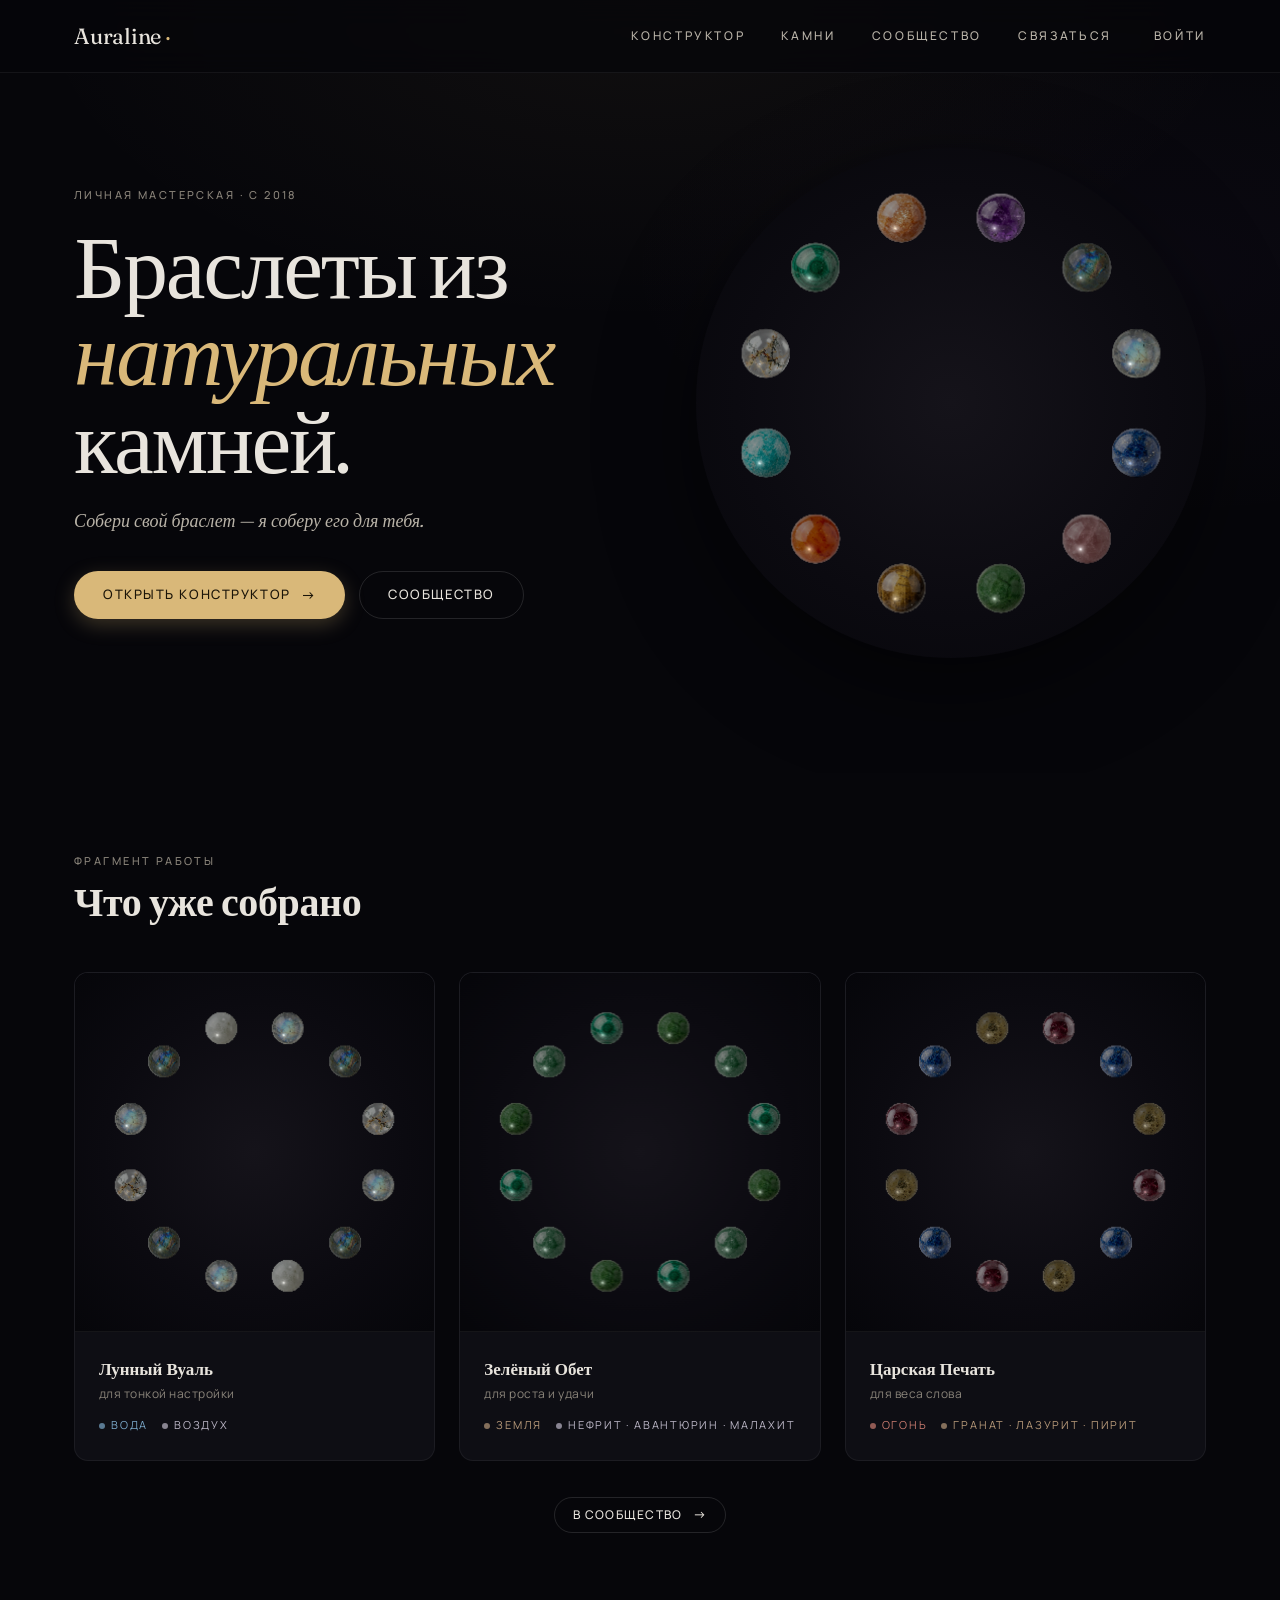
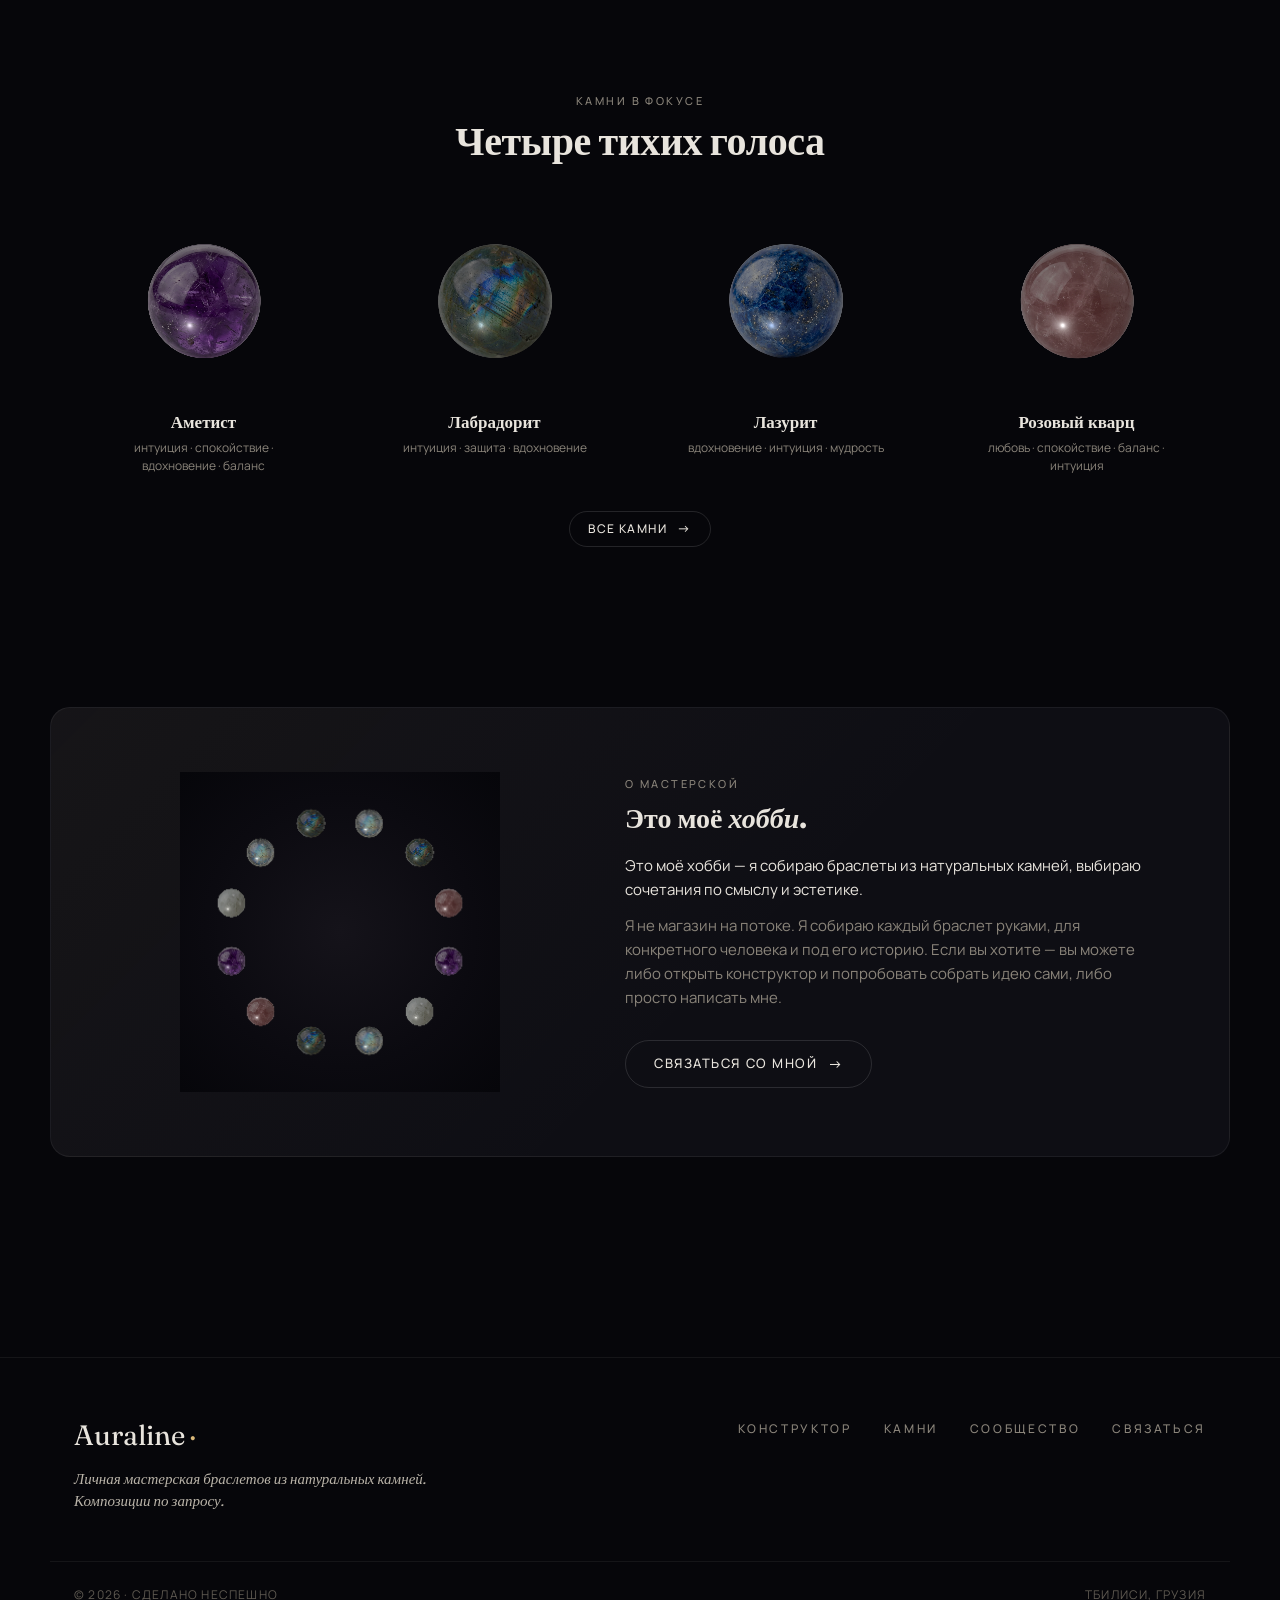
==== index.html @ 56610c42 "auraline: initial release - 10 страниц (index, constructor, stones, inspiration,   idea, profile, lo" ====
<!DOCTYPE html>
<html lang="ru">
<head>
    <meta charset="UTF-8">
    <meta name="viewport" content="width=device-width, initial-scale=1">
    <meta name="description" content="Auraline — личная мастерская браслетов из натуральных полудрагоценных камней. Композиции по запросу, ручная сборка.">
    <title>Auraline · Браслеты из натуральных камней</title>

    <link rel="preconnect" href="https://fonts.googleapis.com">
    <link rel="preconnect" href="https://fonts.gstatic.com" crossorigin>
    <link href="https://fonts.googleapis.com/css2?family=Fraunces:ital,opsz,wght@0,9..144,400;0,9..144,500;0,9..144,600;1,9..144,400&family=Manrope:wght@400;500;600;700&display=swap" rel="stylesheet">

    <link rel="stylesheet" href="styles/tokens.css">
    <link rel="stylesheet" href="styles/base.css">
    <link rel="stylesheet" href="styles/layout.css">
    <link rel="stylesheet" href="styles/components.css">
    <link rel="stylesheet" href="styles/pages/home.css">
</head>
<body data-page="home">

    <header id="siteHeader"></header>

    <main>

        <!-- ========== HERO ========== -->
        <section class="hero">
            <div class="container hero__inner">
                <div class="hero__copy">
                    <p class="eyebrow">личная мастерская · с 2018</p>
                    <h1 class="font-display hero__title">
                        Браслеты из<br>
                        <em>натуральных</em><br>
                        камней.
                    </h1>
                    <p class="lead hero__lead">
                        Собери свой браслет — я соберу его для тебя.
                    </p>
                    <div class="hero__cta">
                        <a href="constructor.html" class="btn btn--primary">
                            <span>Открыть конструктор</span>
                            <span class="btn__arrow">→</span>
                        </a>
                        <a href="inspiration.html" class="btn btn--ghost">Сообщество</a>
                    </div>
                </div>
                <div class="hero__visual" aria-hidden="true">
                    <canvas
                        id="heroCanvas"
                        data-mini-bracelet
                        data-stones="amethyst,labradorite,moonstone,lapis,rose-quartz,green-jade,tiger-eye,carnelian,amazonite,rock-crystal,malachite,sunstone"
                        data-size="9"
                        data-length="200"
                        width="540" height="540"></canvas>
                </div>
            </div>
        </section>

        <!-- ========== ЧТО УЖЕ СОБРАНО ========== -->
        <section class="section section--portfolio">
            <div class="container">
                <header class="section__head">
                    <p class="eyebrow">фрагмент работы</p>
                    <h2 class="h-2">Что уже собрано</h2>
                </header>
                <div class="featured-grid" id="featuredGrid"></div>
                <div class="section__foot">
                    <a href="inspiration.html" class="btn btn--ghost btn--sm">
                        <span>В сообщество</span>
                        <span class="btn__arrow">→</span>
                    </a>
                </div>
            </div>
        </section>

        <!-- ========== ЧЕТЫРЕ ТИХИХ ГОЛОСА ========== -->
        <section class="section section--stones">
            <div class="container">
                <header class="section__head section__head--center">
                    <p class="eyebrow">камни в фокусе</p>
                    <h2 class="h-2">Четыре тихих голоса</h2>
                </header>
                <div class="stone-quartet" id="stoneQuartet"></div>
                <div class="section__foot">
                    <a href="stones.html" class="btn btn--ghost btn--sm">
                        <span>Все камни</span>
                        <span class="btn__arrow">→</span>
                    </a>
                </div>
            </div>
        </section>

        <!-- ========== ПРО ХОББИ ========== -->
        <section class="section section--about">
            <div class="container about">
                <div class="about__visual" aria-hidden="true">
                    <canvas
                        id="aboutCanvas"
                        data-mini-bracelet
                        data-stones="moonstone,labradorite,rose-quartz,amethyst,white-jade,moonstone,labradorite,rose-quartz,amethyst,white-jade,moonstone,labradorite"
                        data-size="8"
                        data-length="180"
                        width="360" height="360"></canvas>
                </div>
                <div class="about__copy">
                    <p class="eyebrow">о мастерской</p>
                    <h2 class="h-3">Это моё <em>хобби</em>.</h2>
                    <p class="about__text">
                        Это моё хобби — я собираю браслеты из натуральных камней,
                        выбираю сочетания по смыслу и эстетике.
                    </p>
                    <p class="about__text muted">
                        Я не магазин на потоке. Я собираю каждый браслет руками,
                        для конкретного человека и под его историю. Если вы хотите —
                        вы можете либо открыть конструктор и попробовать собрать
                        идею сами, либо просто написать мне.
                    </p>
                    <a href="contact.html" class="btn btn--ghost">
                        <span>Связаться со мной</span>
                        <span class="btn__arrow">→</span>
                    </a>
                </div>
            </div>
        </section>

    </main>

    <footer id="siteFooter"></footer>

    <script type="module" src="js/ui/layout.js"></script>
    <script type="module" src="js/pages/home.js"></script>
</body>
</html>
---- styles/tokens.css ----
/* =================================================================
 * tokens.css — дизайн-токены проекта Auraline
 * Все значения цветов, типографики и отступов вынесены сюда,
 * чтобы менять оформление точечно.
 * ================================================================= */

:root {
    /* --- Палитра -------------------------------------------------- */
    --bg:           #06060A;          /* основной фон страниц */
    --bg-elev-1:    #0E0E14;          /* карточки, панели */
    --bg-elev-2:    #14141C;          /* поля ввода, чипы */
    --bg-elev-3:    #1B1B26;          /* hover, активные элементы */

    --border:       rgba(255, 255, 255, 0.06);
    --border-strong:rgba(255, 255, 255, 0.12);

    --text:         #E8E4DD;          /* основной текст */
    --text-soft:    #B9B3A8;          /* подзаголовки */
    --text-muted:   #8A847A;          /* служебный текст */
    --text-faint:   #5F5A52;          /* кепсы, метки */

    --accent:       #D9B879;          /* золотисто-бежевый акцент */
    --accent-hover: #E6C58A;
    --accent-soft:  rgba(217, 184, 121, 0.16);
    --accent-fg:    #1A1408;          /* текст на акценте */

    /* стихии (в макетах разные оттенки на чипах) */
    --el-earth: #B79979;
    --el-air:   #BCB7C7;
    --el-water: #7BA8C9;
    --el-fire:  #C97B6F;
    --el-ether: #C9B6E0;

    /* --- Типографика -------------------------------------------- */
    --font-display: 'Fraunces', 'Times New Roman', serif;
    --font-ui:      'Manrope', -apple-system, 'Segoe UI', sans-serif;

    --text-xxs:  11px;
    --text-xs:   12px;
    --text-sm:   13px;
    --text-base: 15px;
    --text-md:   17px;
    --text-lg:   20px;
    --text-xl:   28px;
    --text-2xl:  40px;
    --text-3xl:  56px;
    --text-4xl:  72px;

    /* --- Сетка ---------------------------------------------------- */
    --container: 1180px;
    --gutter:    24px;

    --radius-sm:  6px;
    --radius-md:  10px;
    --radius-lg:  14px;
    --radius-xl:  20px;

    --shadow-soft:  0 8px 32px rgba(0, 0, 0, 0.45);
    --shadow-card:  0 4px 18px rgba(0, 0, 0, 0.35);

    /* --- Анимация ------------------------------------------------- */
    --ease:     cubic-bezier(0.4, 0, 0.2, 1);
    --dur-fast: 120ms;
    --dur-mid:  220ms;
    --dur-slow: 420ms;
}
---- styles/base.css ----
/* =================================================================
 * base.css — reset + типографика + базовые элементы
 * ================================================================= */

*, *::before, *::after { box-sizing: border-box; }
* { margin: 0; padding: 0; }

html { scroll-behavior: smooth; }

body {
    font-family: var(--font-ui);
    font-size: var(--text-base);
    line-height: 1.5;
    color: var(--text);
    background-color: var(--bg);
    background-image:
        radial-gradient(ellipse 80% 60% at 50% 0%, rgba(217, 184, 121, 0.05) 0%, transparent 60%),
        radial-gradient(ellipse 60% 40% at 90% 30%, rgba(124, 79, 191, 0.04) 0%, transparent 70%);
    background-attachment: fixed;
    min-height: 100vh;
    -webkit-font-smoothing: antialiased;
    text-rendering: optimizeLegibility;
}

img, svg, canvas, video { display: block; max-width: 100%; }

button, input, select, textarea {
    font: inherit;
    color: inherit;
    background: none;
    border: none;
}

button { cursor: pointer; }

a {
    color: inherit;
    text-decoration: none;
    transition: color var(--dur-mid) var(--ease);
}

a:hover { color: var(--accent); }

::selection { background: var(--accent-soft); color: var(--accent); }

/* --- Типографические утилиты ----------------------------------- */

.font-display {
    font-family: var(--font-display);
    font-weight: 400;
    letter-spacing: -0.01em;
    line-height: 1.1;
}

.font-display em,
.font-display .em {
    font-style: italic;
    color: var(--accent);
    font-weight: 400;
}

.eyebrow {
    font-family: var(--font-ui);
    font-size: var(--text-xxs);
    letter-spacing: 0.22em;
    text-transform: uppercase;
    color: var(--text-muted);
    font-weight: 500;
}

.muted { color: var(--text-muted); }
.soft  { color: var(--text-soft); }
.accent{ color: var(--accent); }

.h-1 { font-family: var(--font-display); font-size: clamp(40px, 6vw, var(--text-3xl)); line-height: 1.05; letter-spacing: -0.015em; }
.h-2 { font-family: var(--font-display); font-size: clamp(32px, 4vw, var(--text-2xl)); line-height: 1.1; letter-spacing: -0.01em; }
.h-3 { font-family: var(--font-display); font-size: var(--text-xl); line-height: 1.2; }
.h-4 { font-family: var(--font-display); font-size: var(--text-lg); line-height: 1.3; }

.lead {
    font-family: var(--font-display);
    font-style: italic;
    font-size: var(--text-md);
    color: var(--text-soft);
    line-height: 1.55;
}

/* --- Контейнер ------------------------------------------------- */

.container {
    width: 100%;
    max-width: var(--container);
    margin-inline: auto;
    padding-inline: var(--gutter);
}

/* --- Утилиты -------------------------------------------------- */

.is-hidden { display: none !important; }
.visually-hidden {
    position: absolute; width: 1px; height: 1px;
    margin: -1px; padding: 0; border: 0;
    overflow: hidden; clip: rect(0 0 0 0);
}

.divider {
    height: 1px;
    background: var(--border);
    margin-block: 80px;
}

@media (max-width: 720px) {
    .divider { margin-block: 48px; }
    :root { --gutter: 16px; }
}
---- styles/layout.css ----
/* =================================================================
 * layout.css — site-header, site-footer
 * ================================================================= */

/* --- Шапка ---------------------------------------------------- */

.site-header {
    position: sticky;
    top: 0;
    z-index: 50;
    background: rgba(6, 6, 10, 0.75);
    backdrop-filter: blur(14px);
    -webkit-backdrop-filter: blur(14px);
    border-bottom: 1px solid var(--border);
}

.site-header__inner {
    display: flex;
    align-items: center;
    justify-content: space-between;
    height: 72px;
    width: 100%;
    max-width: var(--container);
    margin-inline: auto;
    padding-inline: var(--gutter);
}

.site-header__brand {
    font-family: var(--font-display);
    font-size: 22px;
    letter-spacing: -0.01em;
    color: var(--text);
}

.site-header__brand::after {
    content: '·';
    color: var(--accent);
    margin-left: 4px;
}

.site-nav {
    display: flex;
    gap: 36px;
    align-items: center;
}

.site-nav__link {
    font-size: var(--text-xs);
    letter-spacing: 0.22em;
    text-transform: uppercase;
    color: var(--text-soft);
    font-weight: 500;
    padding-block: 6px;
    border-bottom: 1px solid transparent;
    transition: color var(--dur-mid) var(--ease), border-color var(--dur-mid) var(--ease);
}

.site-nav__link:hover { color: var(--text); }

.site-nav__link.is-active {
    color: var(--accent);
    border-bottom-color: var(--accent);
}

.site-nav__toggle {
    display: none;
    width: 36px;
    height: 36px;
    color: var(--text-soft);
}

/* --- User-меню в шапке --------------------------------------- */

.site-nav__user {
    display: inline-flex;
    align-items: center;
    margin-left: 6px;
}

.user-menu {
    position: relative;
}

.user-menu__btn {
    display: inline-flex;
    align-items: center;
    gap: 10px;
    padding: 4px 12px 4px 4px;
    border: 1px solid var(--border);
    border-radius: 999px;
    color: var(--text);
    transition: border-color var(--dur-mid) var(--ease), background var(--dur-mid) var(--ease);
}

.user-menu__btn:hover { border-color: var(--border-strong); background: var(--bg-elev-1); }

.user-menu__btn .avatar { width: 28px; height: 28px; font-size: 11px; }

.user-menu__name {
    font-size: var(--text-xs);
    letter-spacing: 0.08em;
    text-transform: uppercase;
    color: var(--text-soft);
    max-width: 140px;
    white-space: nowrap;
    overflow: hidden;
    text-overflow: ellipsis;
}

.user-menu__dropdown {
    position: absolute;
    top: calc(100% + 8px);
    right: 0;
    min-width: 200px;
    background: var(--bg-elev-1);
    border: 1px solid var(--border);
    border-radius: var(--radius-md);
    box-shadow: var(--shadow-card);
    overflow: hidden;
    z-index: 60;
}

.user-menu__item {
    display: flex;
    align-items: center;
    gap: 10px;
    width: 100%;
    padding: 11px 16px;
    color: var(--text-soft);
    font-size: var(--text-sm);
    text-align: left;
    transition: background var(--dur-mid) var(--ease), color var(--dur-mid) var(--ease);
    border: none;
    background: none;
    cursor: pointer;
}
.user-menu__item:hover { background: var(--bg-elev-2); color: var(--text); }
.user-menu__item--danger { color: var(--text-muted); border-top: 1px solid var(--border); }
.user-menu__item--danger:hover { color: var(--el-fire); }
.user-menu__item .icon { width: 16px; height: 16px; }

/* --- Подвал --------------------------------------------------- */

.site-footer {
    margin-top: 120px;
    border-top: 1px solid var(--border);
    padding-block: 56px 32px;
}

.site-footer__inner {
    display: grid;
    grid-template-columns: 1fr auto;
    gap: 40px;
    align-items: start;
    width: 100%;
    max-width: var(--container);
    margin-inline: auto;
    padding-inline: var(--gutter);
}

.site-footer__brand {
    font-family: var(--font-display);
    font-size: 28px;
    margin-bottom: 12px;
}

.site-footer__brand::after { content: '·'; color: var(--accent); margin-left: 4px; }

.site-footer__tagline {
    font-family: var(--font-display);
    font-style: italic;
    color: var(--text-soft);
    max-width: 420px;
    line-height: 1.5;
}

.site-footer__nav {
    display: flex;
    gap: 32px;
    flex-wrap: wrap;
    align-items: center;
}

.site-footer__nav .site-nav__link { color: var(--text-muted); }
.site-footer__nav .site-nav__link:hover { color: var(--text); }

.site-footer__bottom {
    width: 100%;
    max-width: var(--container);
    margin: 48px auto 0;
    padding: 24px var(--gutter) 0;
    border-top: 1px solid var(--border);
    display: flex;
    justify-content: space-between;
    align-items: center;
    font-size: var(--text-xs);
    color: var(--text-faint);
    letter-spacing: 0.1em;
    text-transform: uppercase;
}

/* --- Mobile -------------------------------------------------- */

@media (max-width: 880px) {
    .site-nav { gap: 24px; }
    .site-nav__link { font-size: 11px; letter-spacing: 0.18em; }
}

@media (max-width: 720px) {
    .site-header__inner { height: 64px; }
    .site-nav { display: none; }
    .site-nav.is-open {
        display: flex;
        position: absolute;
        top: 64px;
        left: 0; right: 0;
        flex-direction: column;
        align-items: stretch;
        background: var(--bg-elev-1);
        border-bottom: 1px solid var(--border);
        padding: 16px var(--gutter);
        gap: 8px;
    }
    .site-nav.is-open .site-nav__link {
        padding: 12px 0;
        border-bottom: 1px solid var(--border);
    }
    .site-nav__toggle { display: inline-flex; align-items: center; justify-content: center; }
    .site-footer__inner { grid-template-columns: 1fr; }
    .site-footer__bottom { flex-direction: column; gap: 12px; }
}
---- styles/components.css ----
/* =================================================================
 * components.css — переиспользуемые UI-компоненты:
 * кнопки, чипы, карточки, поля ввода
 * ================================================================= */

/* ---------- Кнопки -------------------------------------------- */

.btn {
    display: inline-flex;
    align-items: center;
    justify-content: center;
    gap: 10px;
    height: 48px;
    padding: 0 28px;
    border-radius: 999px;
    font-size: var(--text-sm);
    font-weight: 500;
    letter-spacing: 0.12em;
    text-transform: uppercase;
    border: 1px solid transparent;
    transition: all var(--dur-mid) var(--ease);
    white-space: nowrap;
}

.btn:disabled {
    opacity: 0.4;
    cursor: not-allowed;
}

.btn--primary {
    background: var(--accent);
    color: var(--accent-fg);
    box-shadow: 0 6px 20px rgba(217, 184, 121, 0.25);
}
.btn--primary:hover:not(:disabled) {
    background: var(--accent-hover);
    transform: translateY(-1px);
    box-shadow: 0 8px 26px rgba(217, 184, 121, 0.35);
}

.btn--ghost {
    background: transparent;
    color: var(--text);
    border-color: var(--border-strong);
}
.btn--ghost:hover:not(:disabled) {
    border-color: var(--accent);
    color: var(--accent);
}

.btn--sm {
    height: 36px;
    padding: 0 18px;
    font-size: var(--text-xs);
}

.btn--block { width: 100%; }

.btn__arrow { font-size: 1.1em; line-height: 1; transition: transform var(--dur-mid) var(--ease); }
.btn:hover .btn__arrow { transform: translateX(3px); }

/* ---------- Чипы --------------------------------------------- */

.chip {
    display: inline-flex;
    align-items: center;
    gap: 8px;
    height: 32px;
    padding: 0 14px;
    border-radius: 999px;
    background: var(--bg-elev-2);
    border: 1px solid var(--border);
    color: var(--text-soft);
    font-size: var(--text-xs);
    letter-spacing: 0.08em;
    text-transform: uppercase;
    transition: all var(--dur-mid) var(--ease);
    cursor: pointer;
    user-select: none;
}

.chip:hover { color: var(--text); border-color: var(--border-strong); }
.chip.is-active {
    background: var(--accent-soft);
    border-color: var(--accent);
    color: var(--accent);
}

.chip__icon {
    width: 6px; height: 6px;
    border-radius: 50%;
    background: currentColor;
    opacity: 0.7;
}

.chip[data-element="земля"] .chip__icon { color: var(--el-earth); }
.chip[data-element="воздух"] .chip__icon { color: var(--el-air); }
.chip[data-element="вода"]  .chip__icon { color: var(--el-water); }
.chip[data-element="огонь"] .chip__icon { color: var(--el-fire); }
.chip[data-element="эфир"]  .chip__icon { color: var(--el-ether); }

/* ---------- Карточки ----------------------------------------- */

.card {
    background: var(--bg-elev-1);
    border: 1px solid var(--border);
    border-radius: var(--radius-lg);
    padding: 28px;
    transition: border-color var(--dur-mid) var(--ease), transform var(--dur-mid) var(--ease);
}

.card--interactive { cursor: pointer; }
.card--interactive:hover {
    border-color: var(--border-strong);
    transform: translateY(-2px);
}

.card__head {
    display: flex;
    justify-content: space-between;
    align-items: baseline;
    margin-bottom: 18px;
}

.card__title {
    font-family: var(--font-display);
    font-size: var(--text-md);
    line-height: 1.3;
    color: var(--text);
}

.card__meta {
    font-size: var(--text-xxs);
    letter-spacing: 0.18em;
    text-transform: uppercase;
    color: var(--text-faint);
}

.card__desc {
    color: var(--text-muted);
    font-size: var(--text-sm);
    line-height: 1.55;
    margin-top: 4px;
}

/* ---------- Поля ввода ---------------------------------------- */

.field {
    width: 100%;
    height: 44px;
    padding: 0 16px;
    background: var(--bg-elev-2);
    border: 1px solid var(--border);
    border-radius: var(--radius-md);
    color: var(--text);
    font-size: var(--text-sm);
    transition: border-color var(--dur-mid) var(--ease);
}

.field:focus { outline: none; border-color: var(--accent); }
.field::placeholder { color: var(--text-faint); }

textarea.field {
    height: auto;
    min-height: 140px;
    padding: 14px 16px;
    resize: vertical;
    line-height: 1.55;
    font-family: inherit;
}

.field-label {
    display: block;
    font-size: var(--text-xxs);
    letter-spacing: 0.18em;
    text-transform: uppercase;
    color: var(--text-muted);
    margin-bottom: 8px;
}

/* ---------- Бэйджи стихий ------------------------------------- */

.element-tag {
    display: inline-flex;
    align-items: center;
    gap: 6px;
    font-size: var(--text-xxs);
    letter-spacing: 0.16em;
    text-transform: uppercase;
    color: var(--text-soft);
}

.element-tag::before {
    content: '';
    display: inline-block;
    width: 6px; height: 6px;
    border-radius: 50%;
    background: currentColor;
    opacity: 0.7;
}

.element-tag[data-el="земля"]  { color: var(--el-earth); }
.element-tag[data-el="воздух"] { color: var(--el-air); }
.element-tag[data-el="вода"]   { color: var(--el-water); }
.element-tag[data-el="огонь"]  { color: var(--el-fire); }
.element-tag[data-el="эфир"]   { color: var(--el-ether); }

/* ---------- Иконки ------------------------------------------- */

.icon {
    width: 18px;
    height: 18px;
    stroke: currentColor;
    fill: none;
    stroke-width: 1.6;
    stroke-linecap: round;
    stroke-linejoin: round;
}

/* ---------- Скроллбар (тонкий, в духе бренда) ----------------- */

::-webkit-scrollbar { width: 8px; height: 8px; }
::-webkit-scrollbar-track { background: transparent; }
::-webkit-scrollbar-thumb {
    background: var(--bg-elev-3);
    border-radius: 4px;
}
::-webkit-scrollbar-thumb:hover { background: var(--border-strong); }

/* =================================================================
 * TOASTS
 * ============================================================== */

.toast-stack {
    position: fixed;
    right: 24px;
    bottom: 24px;
    z-index: 1000;
    display: flex;
    flex-direction: column;
    gap: 10px;
    pointer-events: none;
}

.toast {
    pointer-events: auto;
    min-width: 220px;
    max-width: 360px;
    padding: 12px 16px;
    background: var(--bg-elev-1);
    border: 1px solid var(--border);
    border-radius: var(--radius-md);
    color: var(--text);
    font-size: var(--text-sm);
    line-height: 1.4;
    box-shadow: var(--shadow-card);
    opacity: 0;
    transform: translateY(8px);
    transition: opacity var(--dur-mid) var(--ease), transform var(--dur-mid) var(--ease);
}

.toast.is-in  { opacity: 1; transform: translateY(0); }
.toast.is-out { opacity: 0; transform: translateY(8px); }

.toast--success { border-color: rgba(110, 200, 140, 0.4); }
.toast--success::before { content: '✓ '; color: rgb(150, 220, 170); font-weight: 600; }
.toast--error   { border-color: rgba(220, 110, 110, 0.45); }
.toast--error::before   { content: '! '; color: rgb(230, 130, 130); font-weight: 600; }
.toast--warn    { border-color: rgba(220, 180, 110, 0.45); }
.toast--info    { border-color: var(--border-strong); }

/* =================================================================
 * MODAL
 * ============================================================== */

.modal-backdrop {
    position: fixed;
    inset: 0;
    z-index: 900;
    background: rgba(6, 6, 10, 0.78);
    backdrop-filter: blur(8px);
    -webkit-backdrop-filter: blur(8px);
    display: flex;
    align-items: center;
    justify-content: center;
    padding: 24px;
    opacity: 0;
    transition: opacity var(--dur-mid) var(--ease);
}
.modal-backdrop.is-in  { opacity: 1; }
.modal-backdrop.is-out { opacity: 0; }

.modal {
    width: 100%;
    max-width: 520px;
    max-height: calc(100vh - 48px);
    overflow-y: auto;
    background: var(--bg-elev-1);
    border: 1px solid var(--border);
    border-radius: var(--radius-lg);
    box-shadow: var(--shadow-soft);
    transform: scale(0.96);
    transition: transform var(--dur-mid) var(--ease);
}
.modal-backdrop.is-in .modal { transform: scale(1); }

.modal__head {
    display: flex;
    align-items: center;
    justify-content: space-between;
    gap: 16px;
    padding: 22px 24px 14px;
    border-bottom: 1px solid var(--border);
}

.modal__title {
    font-family: var(--font-display);
    font-size: var(--text-lg);
    margin: 0;
}

.modal__close {
    width: 32px; height: 32px;
    color: var(--text-muted);
    font-size: 24px;
    line-height: 1;
    border-radius: 50%;
    transition: color var(--dur-mid) var(--ease), background var(--dur-mid) var(--ease);
}
.modal__close:hover { color: var(--text); background: var(--bg-elev-2); }

.modal__body { padding: 22px 24px; }

.modal__actions {
    display: flex;
    justify-content: flex-end;
    gap: 10px;
    padding: 0 24px 22px;
    flex-wrap: wrap;
}

/* =================================================================
 * SKELETONS
 * ============================================================== */

@keyframes skeleton-shimmer {
    0%   { background-position: -200% 0; }
    100% { background-position: 200% 0; }
}

.skeleton {
    display: block;
    background: linear-gradient(90deg,
        var(--bg-elev-2) 0%,
        var(--bg-elev-3) 50%,
        var(--bg-elev-2) 100%);
    background-size: 200% 100%;
    animation: skeleton-shimmer 1.6s linear infinite;
    border-radius: var(--radius-sm);
    height: 14px;
}

.skeleton--circle { width: 88px; height: 88px; border-radius: 50%; }
.skeleton--line   { height: 12px; }
.skeleton--line-lg { height: 18px; width: 75%; }

.skeleton-card {
    background: var(--bg-elev-1);
    border: 1px solid var(--border);
    border-radius: var(--radius-lg);
    padding: 22px;
    display: flex;
    flex-direction: column;
    align-items: center;
}

/* =================================================================
 * AVATAR (компонент для шапки/профиля/карточек)
 * ============================================================== */

.avatar {
    display: inline-flex;
    align-items: center;
    justify-content: center;
    flex-shrink: 0;
    width: 36px;
    height: 36px;
    border-radius: 50%;
    background: var(--accent-soft);
    color: var(--accent);
    font-size: 13px;
    font-weight: 500;
    letter-spacing: 0.04em;
    text-transform: uppercase;
    font-family: var(--font-ui);
}

.avatar--lg { width: 80px; height: 80px; font-size: 24px; }
.avatar--xl { width: 120px; height: 120px; font-size: 32px; }

/* =================================================================
 * IDEA-КАРТОЧКА (общий компонент для profile/inspiration)
 * ============================================================== */

.idea-card {
    display: block;
    background: var(--bg-elev-1);
    border: 1px solid var(--border);
    border-radius: var(--radius-lg);
    overflow: hidden;
    color: inherit;
    text-decoration: none;
    transition: border-color var(--dur-mid) var(--ease), transform var(--dur-mid) var(--ease);
}
.idea-card:hover {
    border-color: var(--border-strong);
    transform: translateY(-2px);
    color: inherit;
}

.idea-card__visual {
    width: 100%;
    aspect-ratio: 1;
    background: radial-gradient(circle at 50% 50%, #161219 0%, #06060A 75%);
    display: flex;
    align-items: center;
    justify-content: center;
    border-bottom: 1px solid var(--border);
}
.idea-card__visual canvas { width: 100%; height: 100%; }

.idea-card__body { padding: 18px 20px 20px; }

.idea-card__title {
    font-family: var(--font-display);
    font-size: var(--text-md);
    line-height: 1.25;
    margin-bottom: 4px;
}

.idea-card__sub {
    font-size: var(--text-xs);
    color: var(--text-muted);
    letter-spacing: 0.04em;
    margin-bottom: 8px;
}

.idea-card__author {
    display: flex; align-items: center; gap: 8px;
    margin-top: 10px;
    color: var(--text-muted);
    font-size: var(--text-xs);
}
.idea-card__author .avatar { width: 22px; height: 22px; font-size: 9px; }

.idea-card__badge {
    display: inline-block;
    font-size: 10px;
    letter-spacing: 0.16em;
    text-transform: uppercase;
    color: var(--text-muted);
}
.idea-card__badge--draft { color: var(--text-faint); font-style: italic; }
.idea-card__like {
    display: inline-flex; align-items: center; gap: 4px;
    font-size: var(--text-xs);
    color: var(--text-soft);
}
.idea-card__like.is-active { color: var(--accent); }
---- styles/pages/home.css ----
/* =================================================================
 * home.css — стили главной страницы Auraline
 * ================================================================= */

/* --- HERO ----------------------------------------------------- */

.hero { padding: 60px 0 100px; position: relative; overflow: hidden; }

.hero__inner {
    display: grid;
    grid-template-columns: 1.1fr 1fr;
    gap: 60px;
    align-items: center;
    min-height: 540px;
}

.hero__copy { max-width: 520px; }

.hero__title {
    margin-top: 18px;
    font-size: clamp(48px, 7vw, 92px);
    line-height: 0.98;
    letter-spacing: -0.025em;
}
.hero__title em { font-style: italic; color: var(--accent); font-weight: 400; }

.hero__lead {
    margin-top: 22px;
    max-width: 420px;
    font-size: 18px;
}

.hero__cta {
    display: flex;
    gap: 14px;
    margin-top: 36px;
    flex-wrap: wrap;
}

.hero__visual {
    display: flex;
    align-items: center;
    justify-content: center;
    width: 100%;
    aspect-ratio: 1;
    max-width: 540px;
    margin-inline: auto;
}

.hero__visual canvas {
    width: 100%;
    height: 100%;
    border-radius: 50%;
    box-shadow: 0 30px 90px rgba(0, 0, 0, 0.5);
}

/* --- ОБЩИЕ СЕКЦИИ -------------------------------------------- */

.section { padding-block: 80px; }

.section__head {
    margin-bottom: 48px;
}
.section__head .h-2 { margin-top: 10px; }

.section__head--center {
    text-align: center;
    max-width: 720px;
    margin-inline: auto;
}

.section__foot {
    margin-top: 36px;
    display: flex;
    justify-content: center;
}

/* --- ПОРТФОЛИО НА ГЛАВНОЙ ------------------------------------ */

.featured-grid {
    display: grid;
    grid-template-columns: repeat(3, 1fr);
    gap: 24px;
}

.featured-card {
    background: var(--bg-elev-1);
    border: 1px solid var(--border);
    border-radius: var(--radius-lg);
    overflow: hidden;
    transition: border-color var(--dur-mid) var(--ease), transform var(--dur-mid) var(--ease);
}

.featured-card:hover {
    border-color: var(--border-strong);
    transform: translateY(-2px);
}

.featured-card__visual {
    width: 100%;
    aspect-ratio: 1;
    background:
        radial-gradient(circle at 50% 50%, #161219 0%, #06060A 75%);
    display: flex;
    align-items: center;
    justify-content: center;
    border-bottom: 1px solid var(--border);
}

.featured-card__visual canvas {
    width: 100%;
    height: 100%;
}

.featured-card__body { padding: 24px 24px 26px; }

.featured-card__title {
    font-family: var(--font-display);
    font-size: var(--text-md);
    margin-bottom: 4px;
}

.featured-card__sub {
    font-size: var(--text-xs);
    color: var(--text-muted);
    letter-spacing: 0.04em;
}

.featured-card__tags {
    margin-top: 14px;
    display: flex;
    gap: 14px;
    flex-wrap: wrap;
}

/* --- ЧЕТЫРЕ ТИХИХ ГОЛОСА ------------------------------------- */

.stone-quartet {
    display: grid;
    grid-template-columns: repeat(4, 1fr);
    gap: 32px;
}

.stone-quartet__item { text-align: center; }

.stone-quartet__visual {
    width: 100%;
    max-width: 180px;
    aspect-ratio: 1;
    margin-inline: auto;
    display: flex;
    align-items: center;
    justify-content: center;
}

.stone-quartet__visual canvas { width: 100%; height: 100%; }

.stone-quartet__name {
    font-family: var(--font-display);
    font-size: var(--text-md);
    margin-top: 18px;
    margin-bottom: 4px;
}

.stone-quartet__desc {
    color: var(--text-muted);
    font-size: var(--text-xs);
    max-width: 200px;
    margin-inline: auto;
    line-height: 1.5;
}

/* --- О МАСТЕРСКОЙ -------------------------------------------- */

.about {
    display: grid;
    grid-template-columns: 1fr 1.2fr;
    gap: 60px;
    align-items: center;
    padding: 64px;
    background:
        linear-gradient(135deg, rgba(217, 184, 121, 0.04) 0%, transparent 60%),
        var(--bg-elev-1);
    border: 1px solid var(--border);
    border-radius: var(--radius-xl);
}

.about__visual {
    display: flex;
    align-items: center;
    justify-content: center;
}
.about__visual canvas { width: 100%; max-width: 320px; aspect-ratio: 1; }

.about__copy .h-3 { margin: 10px 0 18px; }
.about__text { margin-bottom: 12px; line-height: 1.6; }
.about__copy .btn { margin-top: 18px; }

/* --- АДАПТИВ -------------------------------------------------- */

@media (max-width: 980px) {
    .hero__inner { grid-template-columns: 1fr; gap: 40px; }
    .hero__visual { max-width: 380px; }
    .featured-grid { grid-template-columns: repeat(2, 1fr); }
    .stone-quartet { grid-template-columns: repeat(2, 1fr); gap: 40px; }
    .about { grid-template-columns: 1fr; padding: 40px; }
}

@media (max-width: 600px) {
    .hero { padding: 32px 0 60px; }
    .section { padding-block: 56px; }
    .featured-grid { grid-template-columns: 1fr; }
    .stone-quartet { grid-template-columns: 1fr 1fr; gap: 28px; }
    .about { padding: 28px; }
}
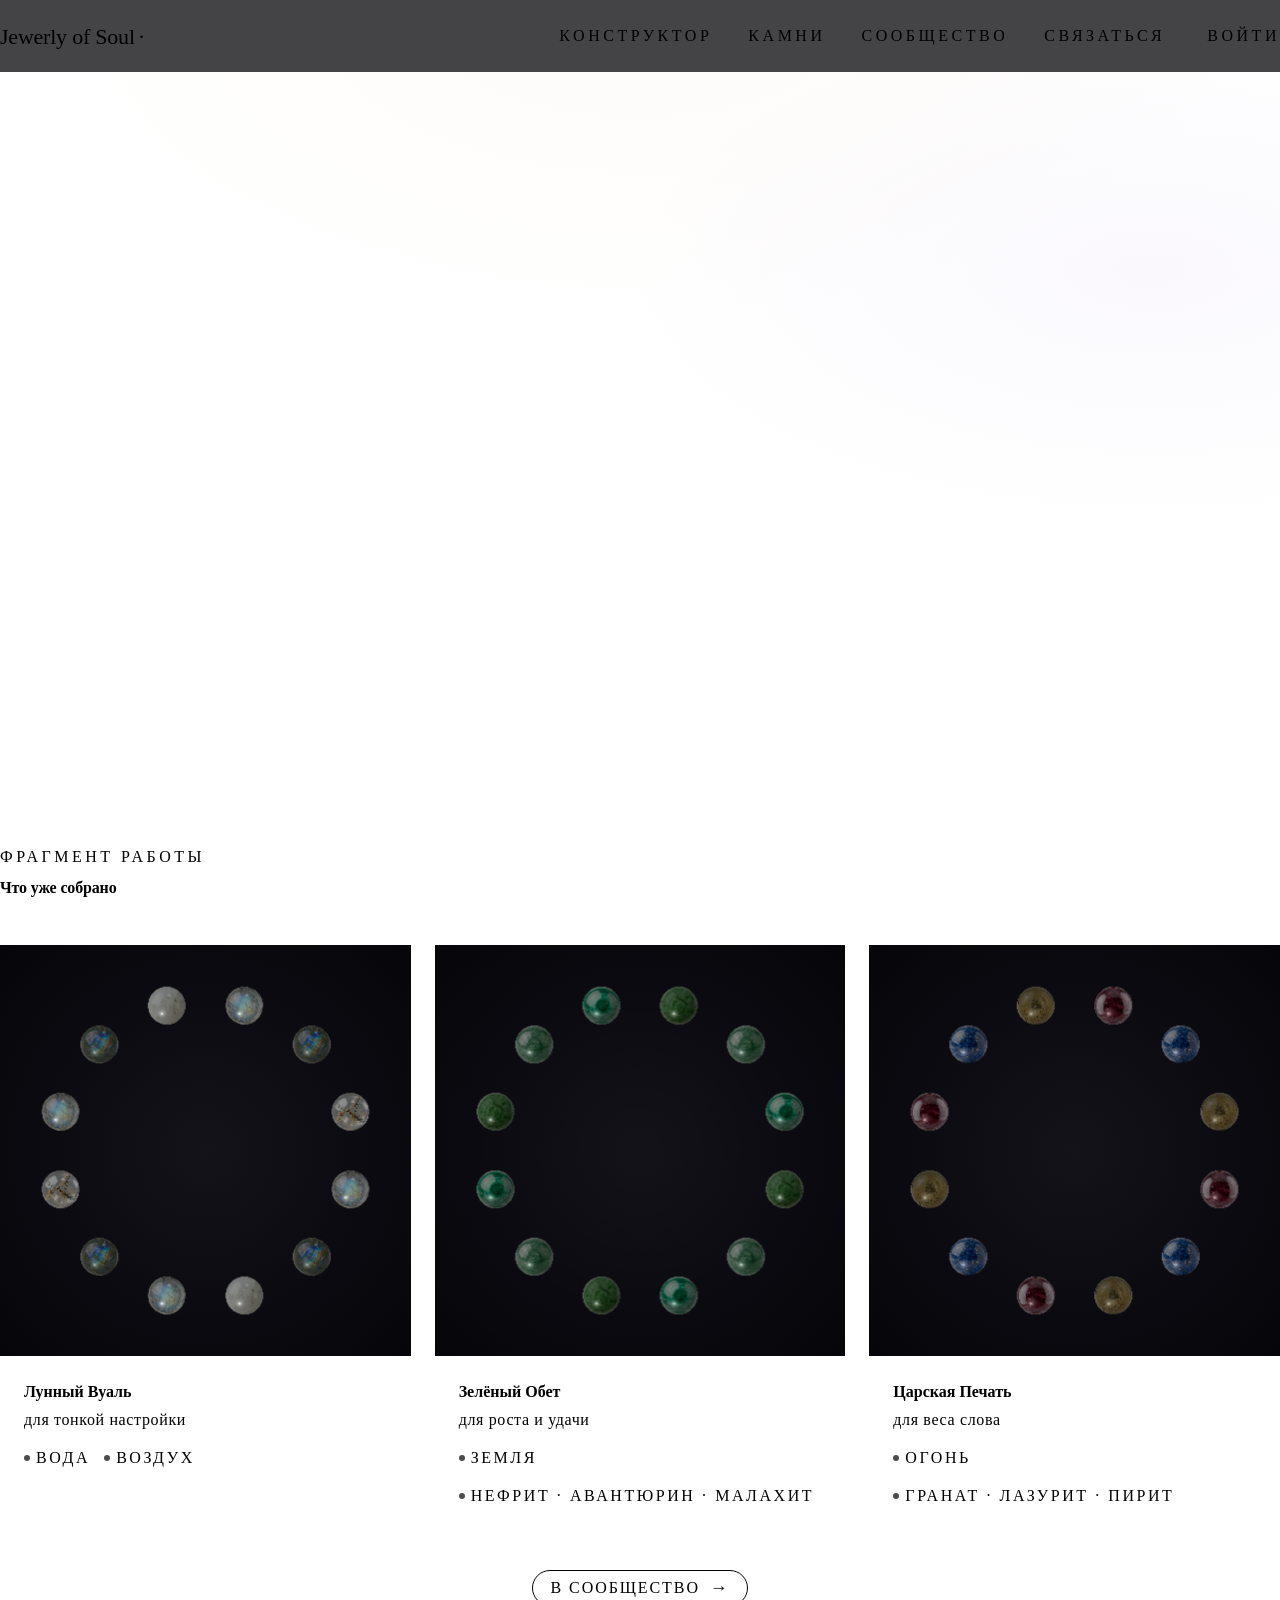
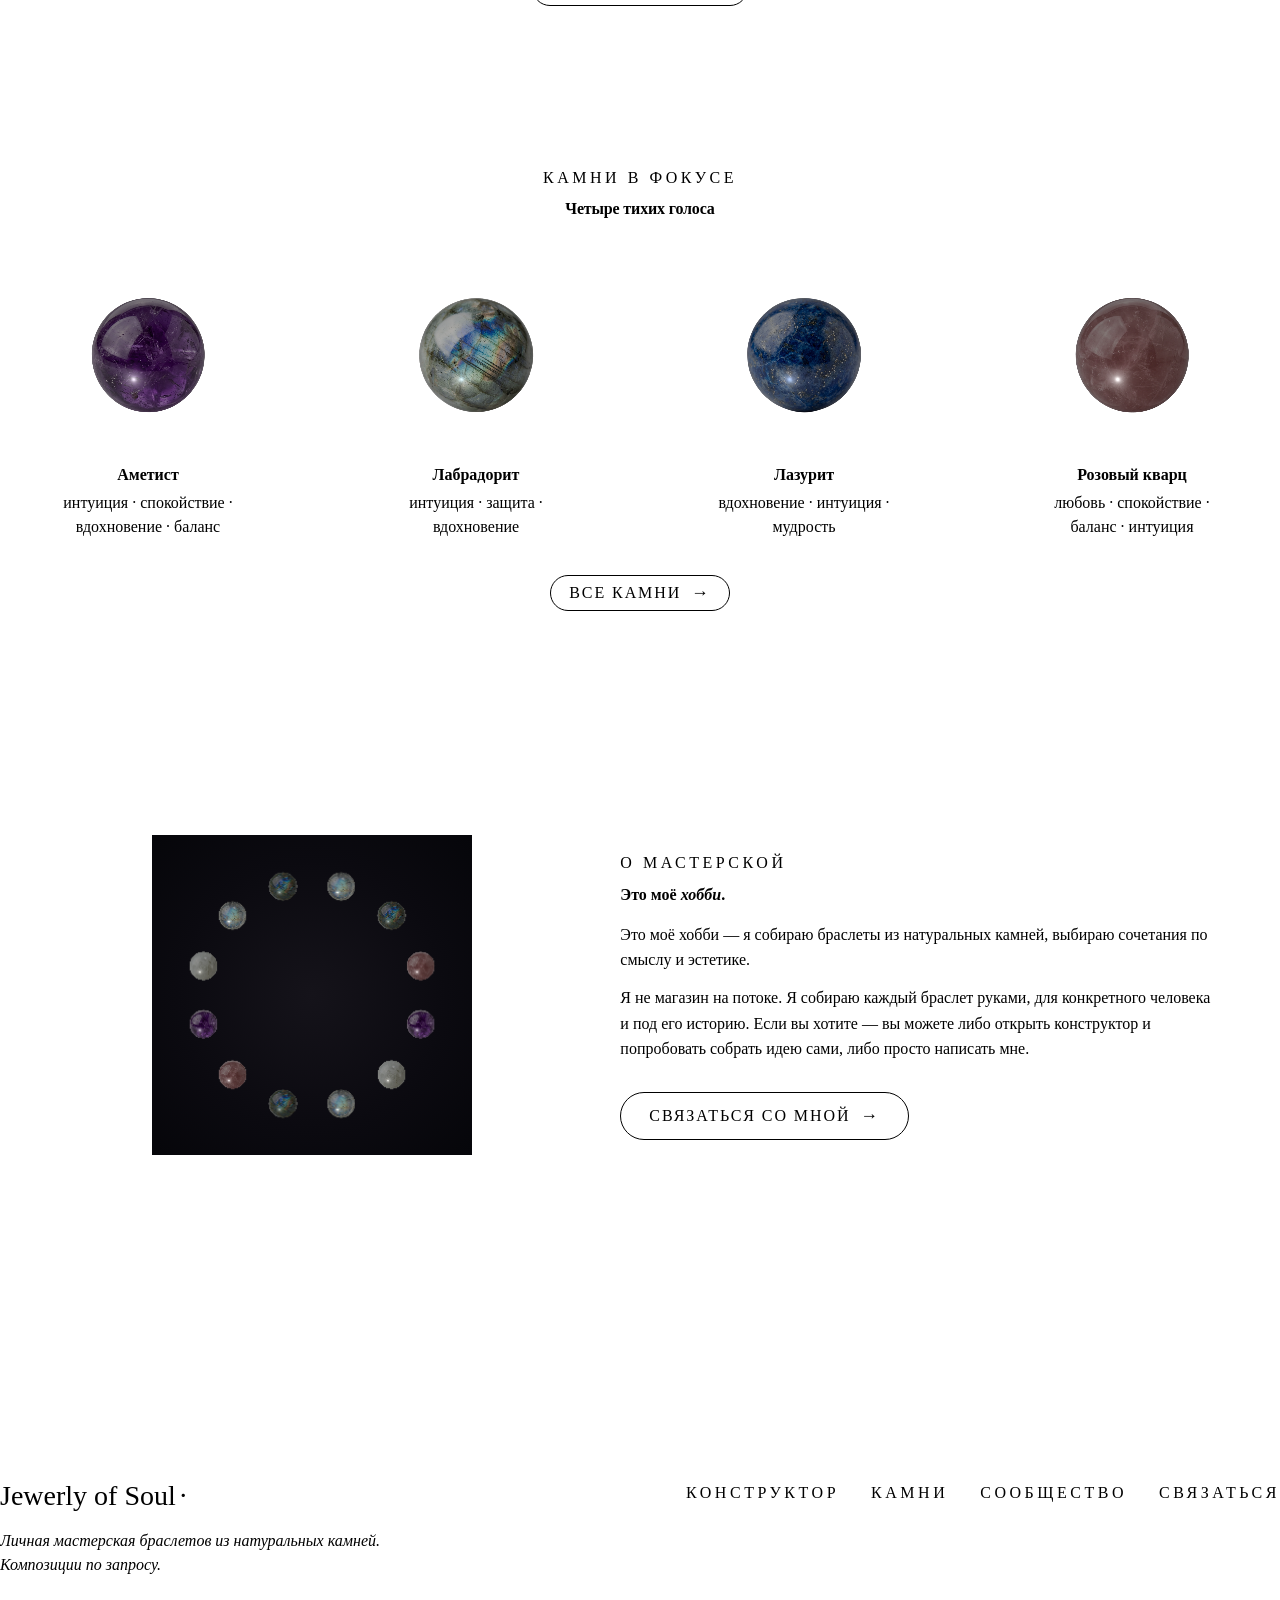
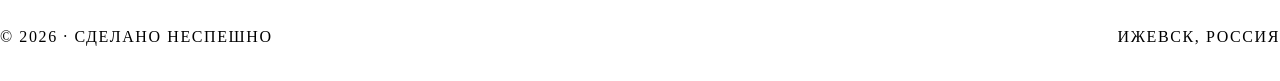
==== commit 331786b5: "rebrand + audit batch P1+P2: lazy PNG, mobile nav, OG, a11y, tokens + P1.3 sticky stage + P2.2 hero " ====
--- a/index.html
+++ b/index.html
@@ -3,14 +3,21 @@
 <head>
     <meta charset="UTF-8">
     <meta name="viewport" content="width=device-width, initial-scale=1">
-    <meta name="description" content="Auraline — личная мастерская браслетов из натуральных полудрагоценных камней. Композиции по запросу, ручная сборка.">
-    <title>Auraline · Браслеты из натуральных камней</title>
+    <meta name="description" content="Jewerly of Soul — личная мастерская браслетов из натуральных полудрагоценных камней. Композиции по запросу, ручная сборка. Ижевск, Россия.">
+    <title>Jewerly of Soul · Браслеты из натуральных камней</title>
 
     <link rel="preconnect" href="https://fonts.googleapis.com">
     <link rel="preconnect" href="https://fonts.gstatic.com" crossorigin>
     <link href="https://fonts.googleapis.com/css2?family=Fraunces:ital,opsz,wght@0,9..144,400;0,9..144,500;0,9..144,600;1,9..144,400&family=Manrope:wght@400;500;600;700&display=swap" rel="stylesheet">
 
-    <link rel="stylesheet" href="styles/tokens.css">
+    <link rel="icon" type="image/svg+xml" href="assets/favicon.svg">
+    <link rel="apple-touch-icon" href="assets/favicon.svg">
+    <link rel="manifest" href="manifest.webmanifest">
+    <meta name="theme-color" content="#06060A">
+    <meta property="og:type" content="website">
+    <meta property="og:site_name" content="Jewerly of Soul">
+    <meta property="og:image" content="assets/og-image.svg">
+    <meta name="twitter:card" content="summary_large_image">
     <link rel="stylesheet" href="styles/base.css">
     <link rel="stylesheet" href="styles/layout.css">
     <link rel="stylesheet" href="styles/components.css">
@@ -26,7 +33,7 @@
         <section class="hero">
             <div class="container hero__inner">
                 <div class="hero__copy">
-                    <p class="eyebrow">личная мастерская · с 2018</p>
+                    <p class="eyebrow">личная мастерская · с 2025 · Ижевск</p>
                     <h1 class="font-display hero__title">
                         Браслеты из<br>
                         <em>натуральных</em><br>
@@ -42,15 +49,23 @@
                         </a>
                         <a href="inspiration.html" class="btn btn--ghost">Сообщество</a>
                     </div>
+                    <div class="hero__proof" id="heroProof">
+                        <!-- цифры подставляются из home.js -->
+                    </div>
                 </div>
-                <div class="hero__visual" aria-hidden="true">
-                    <canvas
-                        id="heroCanvas"
-                        data-mini-bracelet
-                        data-stones="amethyst,labradorite,moonstone,lapis,rose-quartz,green-jade,tiger-eye,carnelian,amazonite,rock-crystal,malachite,sunstone"
-                        data-size="9"
-                        data-length="200"
-                        width="540" height="540"></canvas>
+                <div class="hero__visual">
+                    <div class="hero__visual-main" aria-hidden="true">
+                        <canvas
+                            id="heroCanvas"
+                            data-mini-bracelet
+                            data-stones="amethyst,labradorite,moonstone,lapis,rose-quartz,green-jade,tiger-eye,carnelian,amazonite,rock-crystal,malachite,sunstone"
+                            data-size="9"
+                            data-length="200"
+                            width="540" height="540"></canvas>
+                    </div>
+                    <div class="hero__visual-trio" id="heroTrio" aria-label="Популярные идеи сообщества">
+                        <!-- триптих из топ-3 идей подставляется из home.js -->
+                    </div>
                 </div>
             </div>
         </section>
--- a/styles/base.css
+++ b/styles/base.css
@@ -42,6 +42,30 @@
 a:hover { color: var(--accent); }
 
 ::selection { background: var(--accent-soft); color: var(--accent); }
+
+/* --- Focus-rings (видимы только при keyboard-навигации) ------- */
+:focus { outline: none; }
+:focus-visible {
+    outline: none;
+    box-shadow: var(--focus-ring);
+    border-radius: var(--radius-sm);
+}
+/* Для chip/button focus-ring подкручен под форму */
+.chip:focus-visible,
+.btn:focus-visible {
+    outline: none;
+    box-shadow: var(--focus-ring);
+}
+
+/* --- prefers-reduced-motion: гасим transition вне токенов ---- */
+@media (prefers-reduced-motion: reduce) {
+    *, *::before, *::after {
+        animation-duration: 0.01ms !important;
+        animation-iteration-count: 1 !important;
+        transition-duration: 0.01ms !important;
+        scroll-behavior: auto !important;
+    }
+}
 
 /* --- Типографические утилиты ----------------------------------- */
 
--- a/styles/layout.css
+++ b/styles/layout.css
@@ -207,25 +207,94 @@
 }
 
 @media (max-width: 720px) {
-    .site-header__inner { height: 64px; }
-    .site-nav { display: none; }
+    .site-header__inner { height: 60px; }
+    .site-nav__toggle { display: inline-flex; align-items: center; justify-content: center; }
+
+    /* Сама нав-строка скрыта; вместо неё drawer + bottom-bar */
+    .site-nav {
+        position: fixed;
+        inset: 0;
+        z-index: 100;
+        background: rgba(6, 6, 10, 0.92);
+        backdrop-filter: blur(20px);
+        -webkit-backdrop-filter: blur(20px);
+        display: flex;
+        flex-direction: column;
+        gap: var(--space-4);
+        padding: 96px var(--gutter) var(--gutter);
+        opacity: 0;
+        pointer-events: none;
+        transform: translateY(-12px);
+        transition: opacity var(--dur-mid) var(--ease-out),
+                    transform var(--dur-mid) var(--ease-out);
+    }
     .site-nav.is-open {
+        opacity: 1;
+        pointer-events: auto;
+        transform: translateY(0);
+    }
+    .site-nav .site-nav__link {
+        font-size: var(--text-md);
+        letter-spacing: 0.1em;
+        padding: var(--space-4) 0;
+        border-bottom: 1px solid var(--border);
+        min-height: var(--tap-target);
         display: flex;
-        position: absolute;
-        top: 64px;
-        left: 0; right: 0;
+        align-items: center;
+    }
+
+    .site-footer__inner { grid-template-columns: 1fr; }
+    .site-footer__bottom { flex-direction: column; gap: var(--space-3); }
+
+    /* Поднимаем подвал чуть выше bottom-bar */
+    .site-footer { padding-bottom: calc(72px + var(--space-7)); }
+}
+
+/* =========================================================
+ * Bottom navigation для мобильных — главные разделы
+ * на расстоянии большого пальца.
+ * ========================================================= */
+
+.bottom-nav {
+    display: none;
+}
+
+@media (max-width: 720px) {
+    .bottom-nav {
+        position: fixed;
+        bottom: 0; left: 0; right: 0;
+        z-index: 60;
+        display: grid;
+        grid-template-columns: repeat(4, 1fr);
+        background: rgba(14, 14, 20, 0.92);
+        backdrop-filter: blur(16px);
+        -webkit-backdrop-filter: blur(16px);
+        border-top: 1px solid var(--border);
+        padding-bottom: env(safe-area-inset-bottom, 0);
+    }
+    .bottom-nav__link {
+        display: flex;
         flex-direction: column;
-        align-items: stretch;
-        background: var(--bg-elev-1);
-        border-bottom: 1px solid var(--border);
-        padding: 16px var(--gutter);
-        gap: 8px;
-    }
-    .site-nav.is-open .site-nav__link {
-        padding: 12px 0;
-        border-bottom: 1px solid var(--border);
-    }
-    .site-nav__toggle { display: inline-flex; align-items: center; justify-content: center; }
-    .site-footer__inner { grid-template-columns: 1fr; }
-    .site-footer__bottom { flex-direction: column; gap: 12px; }
-}
+        align-items: center;
+        justify-content: center;
+        gap: 4px;
+        min-height: 60px;
+        padding: var(--space-2);
+        font-size: 10px;
+        letter-spacing: 0.1em;
+        text-transform: uppercase;
+        color: var(--text-muted);
+        transition: color var(--dur-mid) var(--ease);
+    }
+    .bottom-nav__link.is-active { color: var(--accent); }
+    .bottom-nav__link:active { background: var(--bg-elev-2); }
+    .bottom-nav__icon {
+        width: 22px;
+        height: 22px;
+        stroke: currentColor;
+        fill: none;
+        stroke-width: 1.6;
+        stroke-linecap: round;
+        stroke-linejoin: round;
+    }
+}
--- a/styles/components.css
+++ b/styles/components.css
@@ -67,16 +67,25 @@
     gap: 8px;
     height: 32px;
     padding: 0 14px;
-    border-radius: 999px;
+    border-radius: var(--radius-full);
     background: var(--bg-elev-2);
     border: 1px solid var(--border);
     color: var(--text-soft);
     font-size: var(--text-xs);
     letter-spacing: 0.08em;
     text-transform: uppercase;
-    transition: all var(--dur-mid) var(--ease);
+    transition: background var(--dur-mid) var(--ease),
+                color var(--dur-mid) var(--ease),
+                border-color var(--dur-mid) var(--ease),
+                box-shadow var(--dur-mid) var(--ease);
     cursor: pointer;
     user-select: none;
+}
+
+/* На mobile увеличиваем все интерактивные элементы до 44px */
+@media (max-width: 720px) {
+    .chip { height: var(--tap-target); padding: 0 18px; }
+    .filter-chips.compact .chip { height: 38px; }
 }
 
 .chip:hover { color: var(--text); border-color: var(--border-strong); }
--- a/styles/pages/home.css
+++ b/styles/pages/home.css
@@ -1,57 +1,192 @@
 /* =================================================================
- * home.css — стили главной страницы Auraline
+ * home.css — стили главной страницы Jewerly of Soul
  * ================================================================= */
 
-/* --- HERO ----------------------------------------------------- */
-
-.hero { padding: 60px 0 100px; position: relative; overflow: hidden; }
+/* --- HERO v2 -------------------------------------------------- */
+
+.hero {
+    padding: var(--space-10) 0 var(--space-11);
+    position: relative;
+    overflow: hidden;
+}
 
 .hero__inner {
     display: grid;
-    grid-template-columns: 1.1fr 1fr;
-    gap: 60px;
-    align-items: center;
-    min-height: 540px;
-}
-
-.hero__copy { max-width: 520px; }
+    grid-template-columns: 1.05fr 1fr;
+    gap: var(--space-9);
+    align-items: center;
+    min-height: 600px;
+}
+
+.hero__copy { max-width: 540px; }
 
 .hero__title {
-    margin-top: 18px;
-    font-size: clamp(48px, 7vw, 92px);
-    line-height: 0.98;
+    margin-top: var(--space-4);
+    font-size: clamp(48px, 7vw, 96px);
+    line-height: 0.97;
     letter-spacing: -0.025em;
 }
 .hero__title em { font-style: italic; color: var(--accent); font-weight: 400; }
 
 .hero__lead {
-    margin-top: 22px;
-    max-width: 420px;
-    font-size: 18px;
+    margin-top: var(--space-5);
+    max-width: 440px;
+    font-size: var(--text-md);
 }
 
 .hero__cta {
     display: flex;
-    gap: 14px;
-    margin-top: 36px;
+    gap: var(--space-3);
+    margin-top: var(--space-7);
     flex-wrap: wrap;
 }
 
+/* ---- Социальное доказательство ---------------------------- */
+.hero__proof {
+    margin-top: var(--space-8);
+    display: flex;
+    gap: var(--space-7);
+    border-top: 1px solid var(--border);
+    padding-top: var(--space-5);
+}
+
+.proof-stat__num {
+    font-family: var(--font-display);
+    font-size: var(--text-xl);
+    color: var(--accent);
+    line-height: 1;
+    display: block;
+}
+
+.proof-stat__label {
+    font-size: var(--text-xxs);
+    letter-spacing: 0.18em;
+    text-transform: uppercase;
+    color: var(--text-muted);
+    margin-top: var(--space-2);
+    display: block;
+}
+
+/* ---- Визуальный блок: главный + триптих снизу ---------------- */
+
 .hero__visual {
     display: flex;
-    align-items: center;
-    justify-content: center;
+    flex-direction: column;
+    align-items: center;
+    justify-content: center;
+    gap: var(--space-5);
+    width: 100%;
+}
+
+.hero__visual-main {
     width: 100%;
     aspect-ratio: 1;
-    max-width: 540px;
+    max-width: 520px;
     margin-inline: auto;
-}
-
-.hero__visual canvas {
+    position: relative;
+    isolation: isolate;
+}
+
+.hero__visual-main canvas {
     width: 100%;
     height: 100%;
     border-radius: 50%;
-    box-shadow: 0 30px 90px rgba(0, 0, 0, 0.5);
+    box-shadow: var(--shadow-lg);
+}
+
+/* Лёгкое сияние под главным браслетом */
+.hero__visual-main::before {
+    content: '';
+    position: absolute;
+    inset: -10%;
+    background: radial-gradient(circle at 50% 50%,
+        rgba(217, 184, 121, 0.10) 0%, transparent 60%);
+    z-index: -1;
+    pointer-events: none;
+}
+
+.hero__visual-trio {
+    display: grid;
+    grid-template-columns: repeat(3, 1fr);
+    gap: var(--space-3);
+    width: 100%;
+    max-width: 520px;
+}
+
+.hero-tile {
+    aspect-ratio: 1;
+    background: var(--bg-elev-1);
+    border: 1px solid var(--border);
+    border-radius: var(--radius-md);
+    overflow: hidden;
+    position: relative;
+    transition: border-color var(--dur-mid) var(--ease),
+                transform var(--dur-mid) var(--ease-out);
+    text-decoration: none;
+    color: inherit;
+    display: block;
+}
+
+.hero-tile:hover {
+    border-color: var(--accent);
+    transform: translateY(-3px);
+}
+
+.hero-tile canvas { width: 100%; height: 100%; }
+
+.hero-tile__name {
+    position: absolute;
+    left: var(--space-3);
+    bottom: var(--space-3);
+    right: var(--space-3);
+    font-family: var(--font-display);
+    font-size: var(--text-sm);
+    line-height: 1.15;
+    color: var(--text);
+    background: linear-gradient(to top, rgba(6,6,10,0.85), transparent);
+    padding: var(--space-4) 0 0;
+    pointer-events: none;
+}
+
+/* ---- Staggered fade-in анимации первого экрана ----------- */
+
+@keyframes hero-fade-up {
+    from {
+        opacity: 0;
+        transform: translateY(16px);
+    }
+    to {
+        opacity: 1;
+        transform: translateY(0);
+    }
+}
+
+@keyframes hero-fade-in {
+    from { opacity: 0; }
+    to   { opacity: 1; }
+}
+
+.hero__copy > * {
+    opacity: 0;
+    animation: hero-fade-up var(--dur-page) var(--ease-out) forwards;
+}
+.hero__copy > *:nth-child(1) { animation-delay: 0ms; }
+.hero__copy > *:nth-child(2) { animation-delay: 80ms; }
+.hero__copy > *:nth-child(3) { animation-delay: 160ms; }
+.hero__copy > *:nth-child(4) { animation-delay: 240ms; }
+.hero__copy > *:nth-child(5) { animation-delay: 320ms; }
+
+.hero__visual {
+    opacity: 0;
+    animation: hero-fade-in calc(var(--dur-page) * 1.5) var(--ease-out) forwards;
+    animation-delay: 200ms;
+}
+
+@media (prefers-reduced-motion: reduce) {
+    .hero__copy > *, .hero__visual {
+        opacity: 1;
+        animation: none;
+    }
 }
 
 /* --- ОБЩИЕ СЕКЦИИ -------------------------------------------- */
@@ -199,17 +334,25 @@
 /* --- АДАПТИВ -------------------------------------------------- */
 
 @media (max-width: 980px) {
-    .hero__inner { grid-template-columns: 1fr; gap: 40px; }
-    .hero__visual { max-width: 380px; }
+    .hero__inner { grid-template-columns: 1fr; gap: var(--space-8); }
+    .hero__visual-main { max-width: 380px; }
+    .hero__visual-trio { max-width: 380px; }
     .featured-grid { grid-template-columns: repeat(2, 1fr); }
-    .stone-quartet { grid-template-columns: repeat(2, 1fr); gap: 40px; }
-    .about { grid-template-columns: 1fr; padding: 40px; }
+    .stone-quartet { grid-template-columns: repeat(2, 1fr); gap: var(--space-8); }
+    .about { grid-template-columns: 1fr; padding: var(--space-8); }
 }
 
 @media (max-width: 600px) {
-    .hero { padding: 32px 0 60px; }
-    .section { padding-block: 56px; }
+    .hero { padding: var(--space-6) 0 var(--space-9); }
+    .hero__proof {
+        gap: var(--space-5);
+        flex-wrap: wrap;
+    }
+    .hero__visual-main { max-width: 100%; }
+    .hero__visual-trio { max-width: 100%; }
+    .hero-tile__name { font-size: var(--text-xs); }
+    .section { padding-block: var(--space-9); }
     .featured-grid { grid-template-columns: 1fr; }
-    .stone-quartet { grid-template-columns: 1fr 1fr; gap: 28px; }
-    .about { padding: 28px; }
-}
+    .stone-quartet { grid-template-columns: 1fr 1fr; gap: var(--space-6); }
+    .about { padding: var(--space-6); }
+}
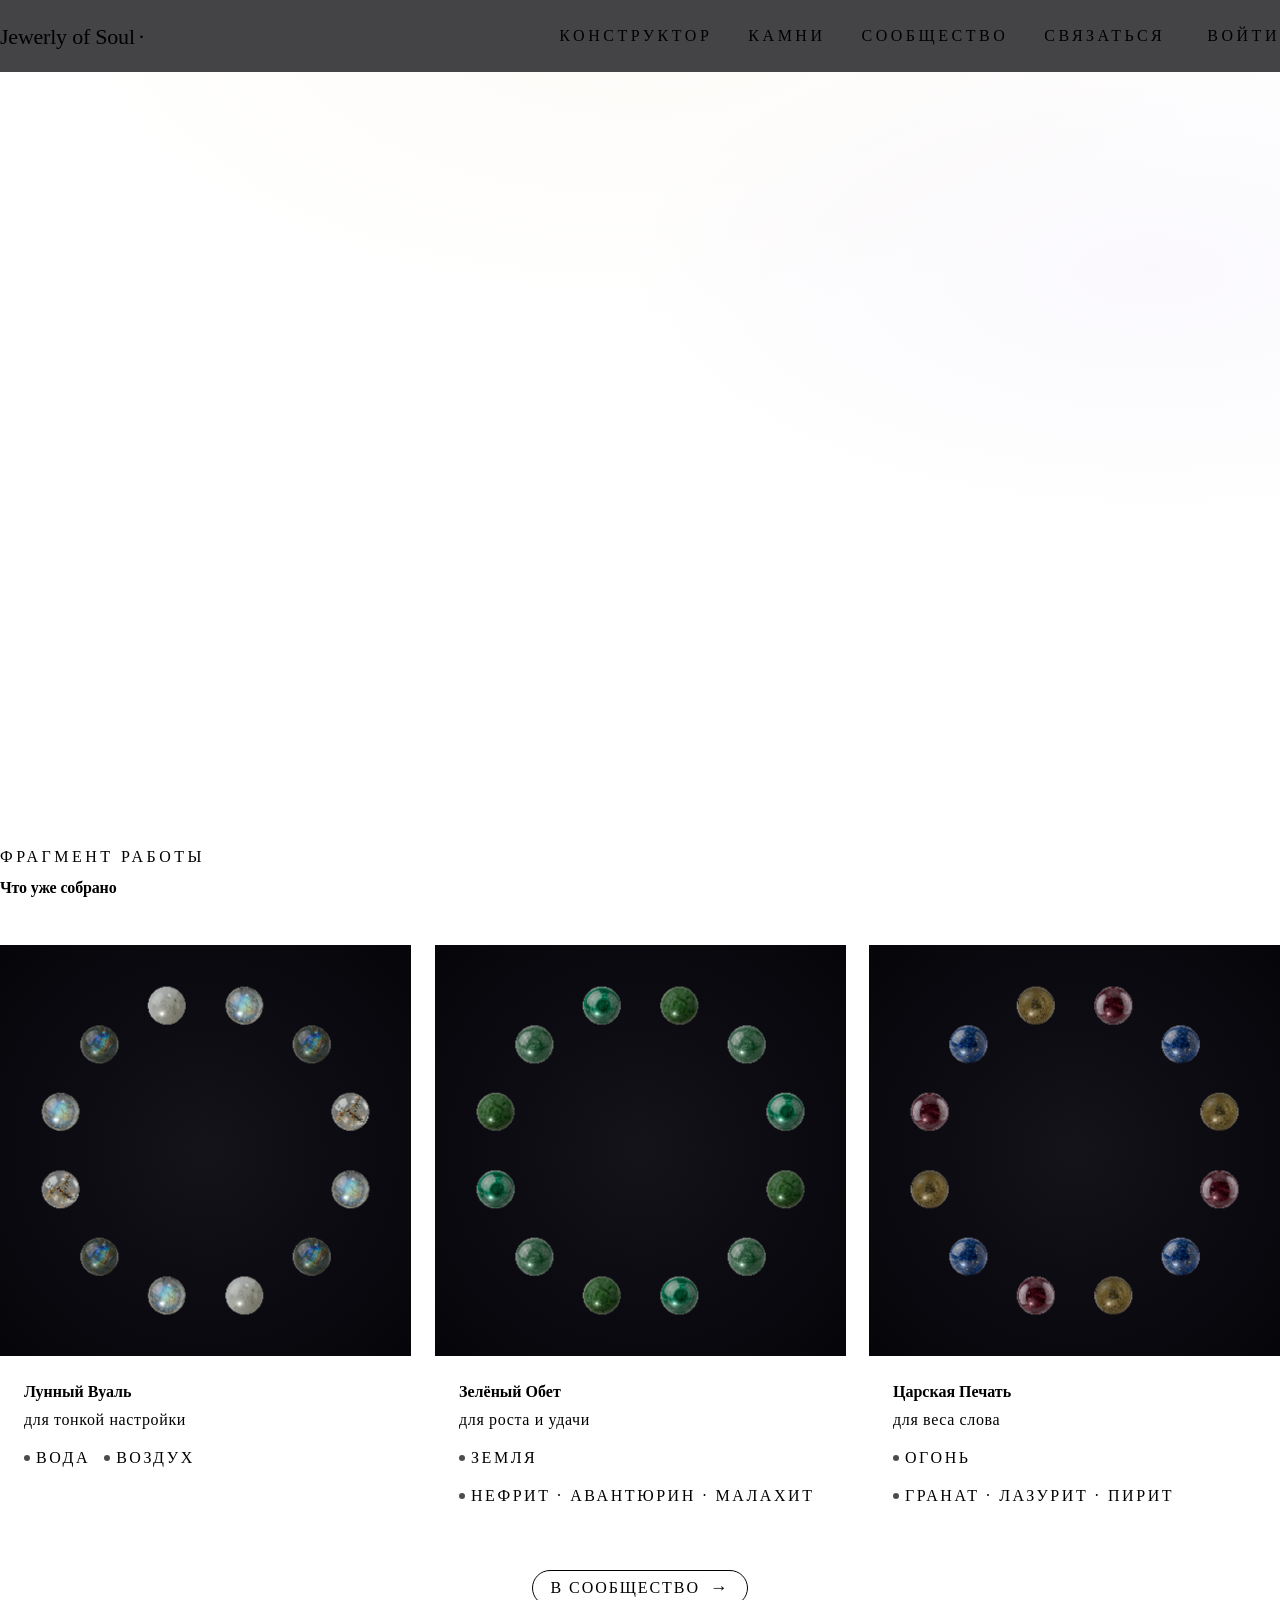
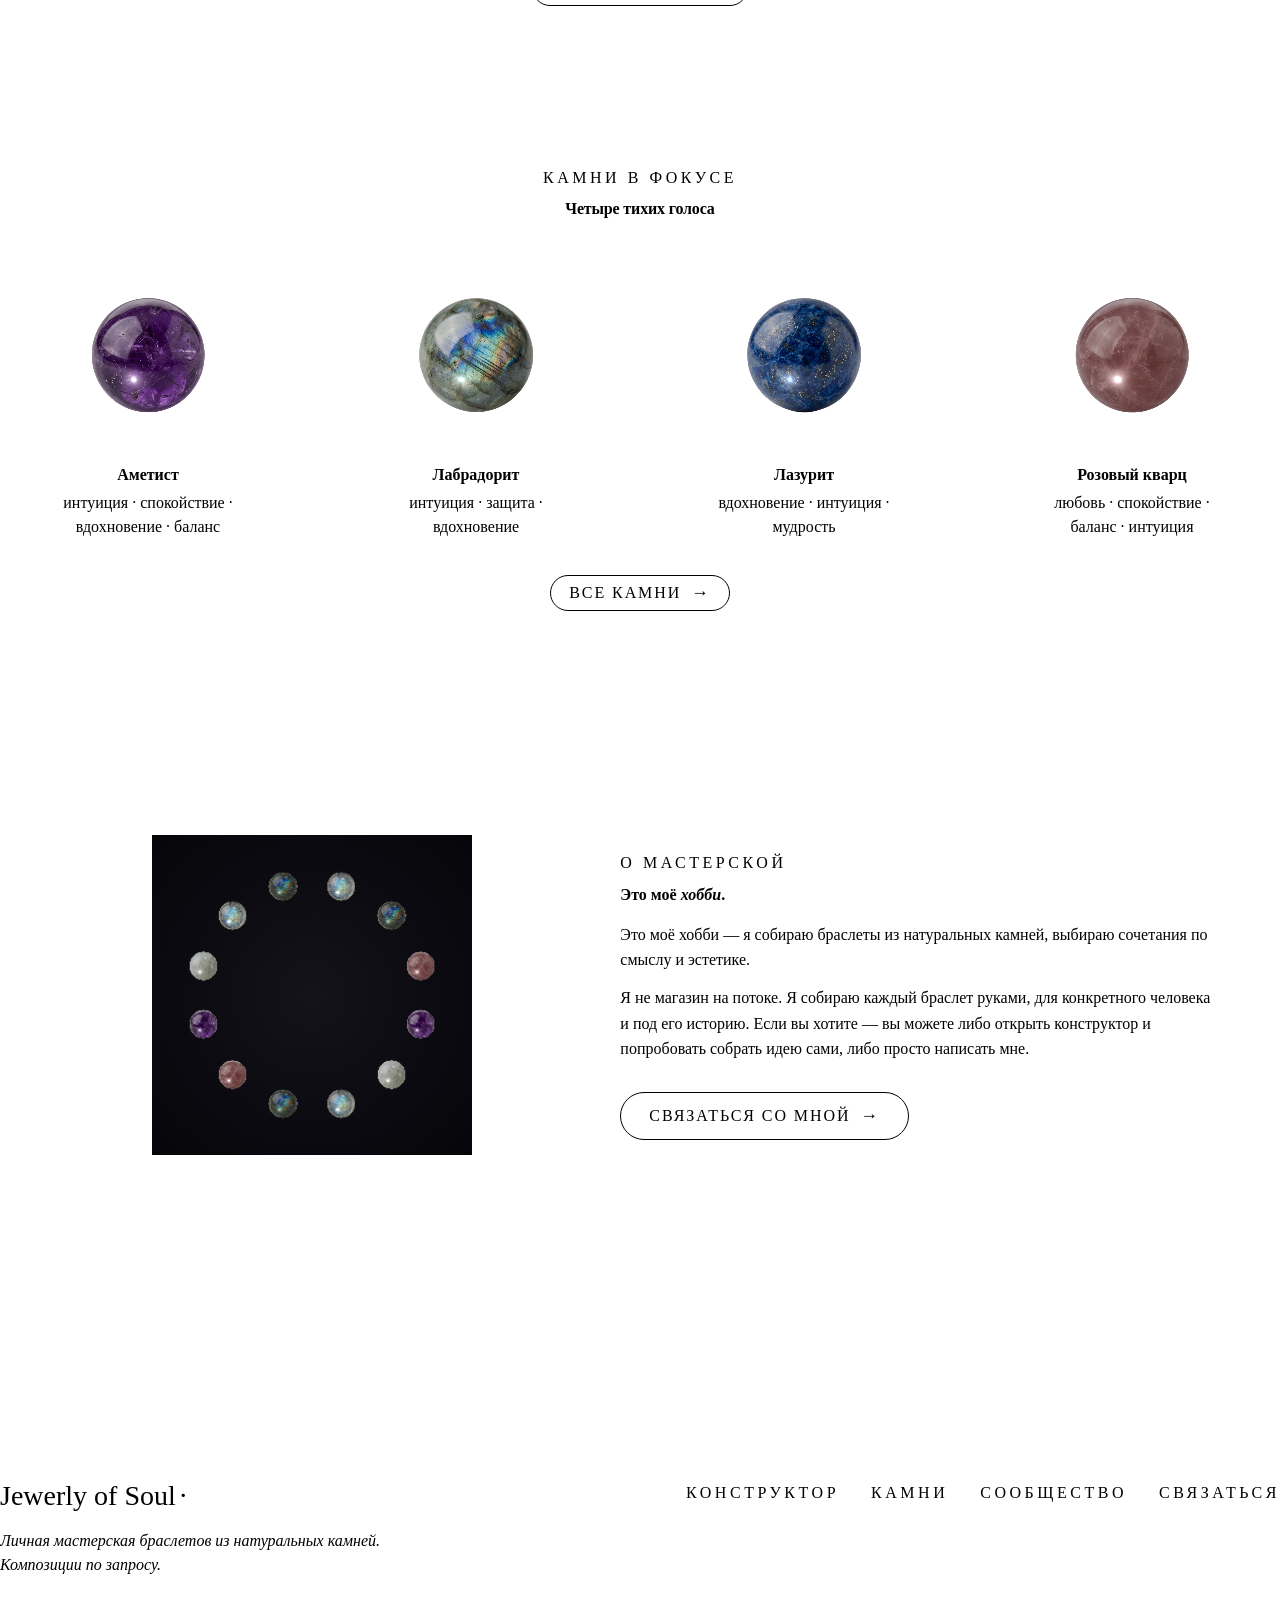
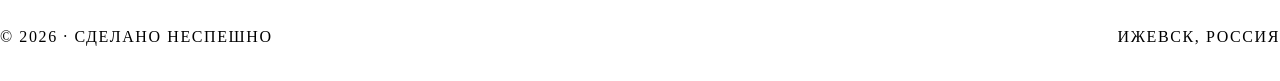
==== commit 936a5b44: "P2.4 sticky filter-bar; P4.3 JSON-LD + per-page OG + sitemap; P3.2 unified IdeaCard component" ====
--- a/index.html
+++ b/index.html
@@ -16,8 +16,51 @@
     <meta name="theme-color" content="#06060A">
     <meta property="og:type" content="website">
     <meta property="og:site_name" content="Jewerly of Soul">
+    <meta property="og:title" content="Jewerly of Soul · Браслеты из натуральных камней">
+    <meta property="og:description" content="Личная мастерская браслетов из натуральных полудрагоценных камней. Композиции по запросу, ручная сборка. Собери свой браслет в конструкторе.">
     <meta property="og:image" content="assets/og-image.svg">
+    <meta property="og:locale" content="ru_RU">
     <meta name="twitter:card" content="summary_large_image">
+    <meta name="twitter:title" content="Jewerly of Soul · Браслеты из натуральных камней">
+    <meta name="twitter:description" content="Личная мастерская браслетов из натуральных полудрагоценных камней. Ижевск, Россия.">
+
+    <!-- JSON-LD: Organization + WebSite для богатой выдачи Google -->
+    <script type="application/ld+json">
+    {
+      "@context": "https://schema.org",
+      "@graph": [
+        {
+          "@type": "Organization",
+          "name": "Jewerly of Soul",
+          "alternateName": "Jewerly of Soul · мастерская",
+          "url": "https://prozorovsergey.github.io/kamushki_v2/",
+          "logo": "https://prozorovsergey.github.io/kamushki_v2/assets/favicon.svg",
+          "image": "https://prozorovsergey.github.io/kamushki_v2/assets/og-image.svg",
+          "description": "Личная мастерская браслетов из натуральных полудрагоценных камней.",
+          "foundingDate": "2025",
+          "founder": { "@type": "Person", "name": "Сергей Прозоров" },
+          "address": {
+            "@type": "PostalAddress",
+            "addressLocality": "Ижевск",
+            "addressCountry": "RU"
+          },
+          "contactPoint": {
+            "@type": "ContactPoint",
+            "email": "jewerlyofsoul25@gmail.com",
+            "contactType": "customer service",
+            "availableLanguage": "ru"
+          },
+          "sameAs": ["https://t.me/sdproz"]
+        },
+        {
+          "@type": "WebSite",
+          "name": "Jewerly of Soul",
+          "url": "https://prozorovsergey.github.io/kamushki_v2/",
+          "inLanguage": "ru"
+        }
+      ]
+    }
+    </script>
     <link rel="stylesheet" href="styles/base.css">
     <link rel="stylesheet" href="styles/layout.css">
     <link rel="stylesheet" href="styles/components.css">
--- a/styles/components.css
+++ b/styles/components.css
@@ -413,17 +413,28 @@
 
 .idea-card {
     display: block;
+    position: relative;
     background: var(--bg-elev-1);
     border: 1px solid var(--border);
     border-radius: var(--radius-lg);
     overflow: hidden;
     color: inherit;
     text-decoration: none;
-    transition: border-color var(--dur-mid) var(--ease), transform var(--dur-mid) var(--ease);
+    transform-style: preserve-3d;
+    transform:
+        perspective(1000px)
+        rotateX(var(--tilt-x, 0deg))
+        rotateY(var(--tilt-y, 0deg))
+        translateY(calc(var(--tilt-active, 0) * -4px));
+    transition:
+        transform var(--dur-mid) var(--ease-out),
+        border-color var(--dur-mid) var(--ease),
+        box-shadow var(--dur-mid) var(--ease-out);
+    will-change: transform;
 }
 .idea-card:hover {
-    border-color: var(--border-strong);
-    transform: translateY(-2px);
+    border-color: var(--accent);
+    box-shadow: var(--shadow-md), var(--shadow-accent);
     color: inherit;
 }
 
@@ -435,28 +446,46 @@
     align-items: center;
     justify-content: center;
     border-bottom: 1px solid var(--border);
+    position: relative;
+    overflow: hidden;
 }
 .idea-card__visual canvas { width: 100%; height: 100%; }
 
-.idea-card__body { padding: 18px 20px 20px; }
+/* Glare-блик при tilt — лёгкий, не «дешёвый» */
+.idea-card__visual::after {
+    content: '';
+    position: absolute;
+    inset: 0;
+    background: radial-gradient(circle at
+        calc(50% + var(--tilt-shift-x, 0px) * 4)
+        calc(50% + var(--tilt-shift-y, 0px) * 4),
+        rgba(255,255,255,0.06) 0%,
+        transparent 35%);
+    opacity: var(--tilt-active, 0);
+    pointer-events: none;
+    transition: opacity var(--dur-mid) var(--ease);
+}
+
+.idea-card__body {
+    padding: var(--space-4) var(--space-5) var(--space-5);
+    display: flex;
+    flex-direction: column;
+    gap: var(--space-2);
+}
 
 .idea-card__title {
     font-family: var(--font-display);
     font-size: var(--text-md);
     line-height: 1.25;
-    margin-bottom: 4px;
-}
-
+}
+
+/* Sub-строка скрыта по умолчанию — у нас минимализм */
 .idea-card__sub {
-    font-size: var(--text-xs);
-    color: var(--text-muted);
-    letter-spacing: 0.04em;
-    margin-bottom: 8px;
+    display: none;
 }
 
 .idea-card__author {
-    display: flex; align-items: center; gap: 8px;
-    margin-top: 10px;
+    display: flex; align-items: center; gap: var(--space-2);
     color: var(--text-muted);
     font-size: var(--text-xs);
 }
@@ -470,6 +499,7 @@
     color: var(--text-muted);
 }
 .idea-card__badge--draft { color: var(--text-faint); font-style: italic; }
+
 .idea-card__like {
     display: inline-flex; align-items: center; gap: 4px;
     font-size: var(--text-xs);
@@ -477,3 +507,35 @@
 }
 .idea-card__like.is-active { color: var(--accent); }
 
+/* ---- Overlay по hover — показывает sub-информацию ---- */
+.idea-card__overlay {
+    position: absolute;
+    left: 0; right: 0; bottom: 0;
+    padding: var(--space-5) var(--space-5) var(--space-4);
+    background: linear-gradient(to top,
+        rgba(6, 6, 10, 0.92) 0%,
+        rgba(6, 6, 10, 0.78) 50%,
+        rgba(6, 6, 10, 0) 100%);
+    display: flex;
+    flex-direction: column;
+    gap: var(--space-2);
+    transform: translateY(100%);
+    opacity: 0;
+    pointer-events: none;
+    transition:
+        transform var(--dur-mid) var(--ease-out),
+        opacity var(--dur-mid) var(--ease-out);
+}
+.idea-card:hover .idea-card__overlay {
+    transform: translateY(0);
+    opacity: 1;
+}
+
+.idea-card__overlay-info {
+    display: flex;
+    gap: var(--space-3);
+    font-size: 11px;
+    letter-spacing: 0.06em;
+    color: var(--text-soft);
+}
+
--- a/styles/pages/home.css
+++ b/styles/pages/home.css
@@ -120,16 +120,25 @@
     border-radius: var(--radius-md);
     overflow: hidden;
     position: relative;
-    transition: border-color var(--dur-mid) var(--ease),
-                transform var(--dur-mid) var(--ease-out);
     text-decoration: none;
     color: inherit;
     display: block;
+    transform-style: preserve-3d;
+    transform:
+        perspective(800px)
+        rotateX(var(--tilt-x, 0deg))
+        rotateY(var(--tilt-y, 0deg))
+        translateY(calc(var(--tilt-active, 0) * -3px));
+    transition:
+        transform var(--dur-mid) var(--ease-out),
+        border-color var(--dur-mid) var(--ease),
+        box-shadow var(--dur-mid) var(--ease-out);
+    will-change: transform;
 }
 
 .hero-tile:hover {
     border-color: var(--accent);
-    transform: translateY(-3px);
+    box-shadow: var(--shadow-md);
 }
 
 .hero-tile canvas { width: 100%; height: 100%; }
@@ -223,12 +232,22 @@
     border: 1px solid var(--border);
     border-radius: var(--radius-lg);
     overflow: hidden;
-    transition: border-color var(--dur-mid) var(--ease), transform var(--dur-mid) var(--ease);
+    transform-style: preserve-3d;
+    transform:
+        perspective(1000px)
+        rotateX(var(--tilt-x, 0deg))
+        rotateY(var(--tilt-y, 0deg))
+        translateY(calc(var(--tilt-active, 0) * -4px));
+    transition:
+        transform var(--dur-mid) var(--ease-out),
+        border-color var(--dur-mid) var(--ease),
+        box-shadow var(--dur-mid) var(--ease-out);
+    will-change: transform;
 }
 
 .featured-card:hover {
-    border-color: var(--border-strong);
-    transform: translateY(-2px);
+    border-color: var(--accent);
+    box-shadow: var(--shadow-md), var(--shadow-accent);
 }
 
 .featured-card__visual {
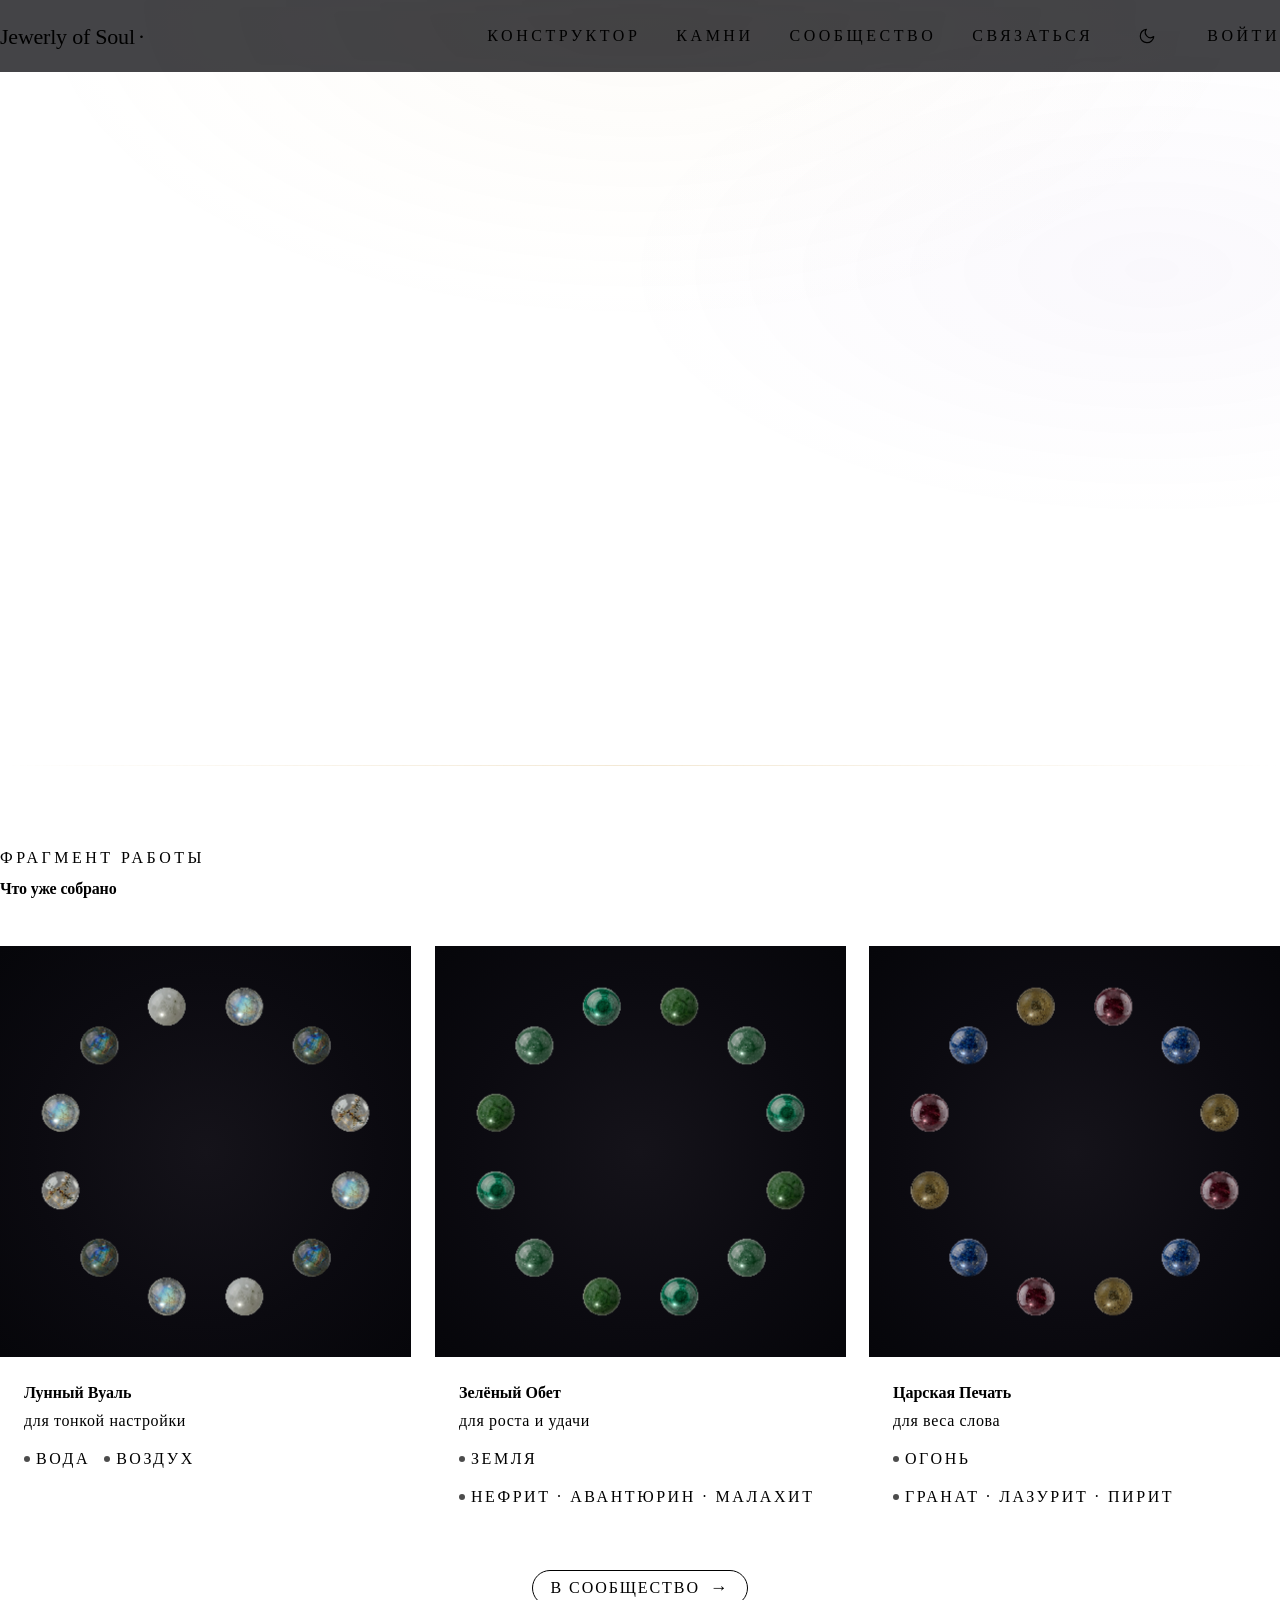
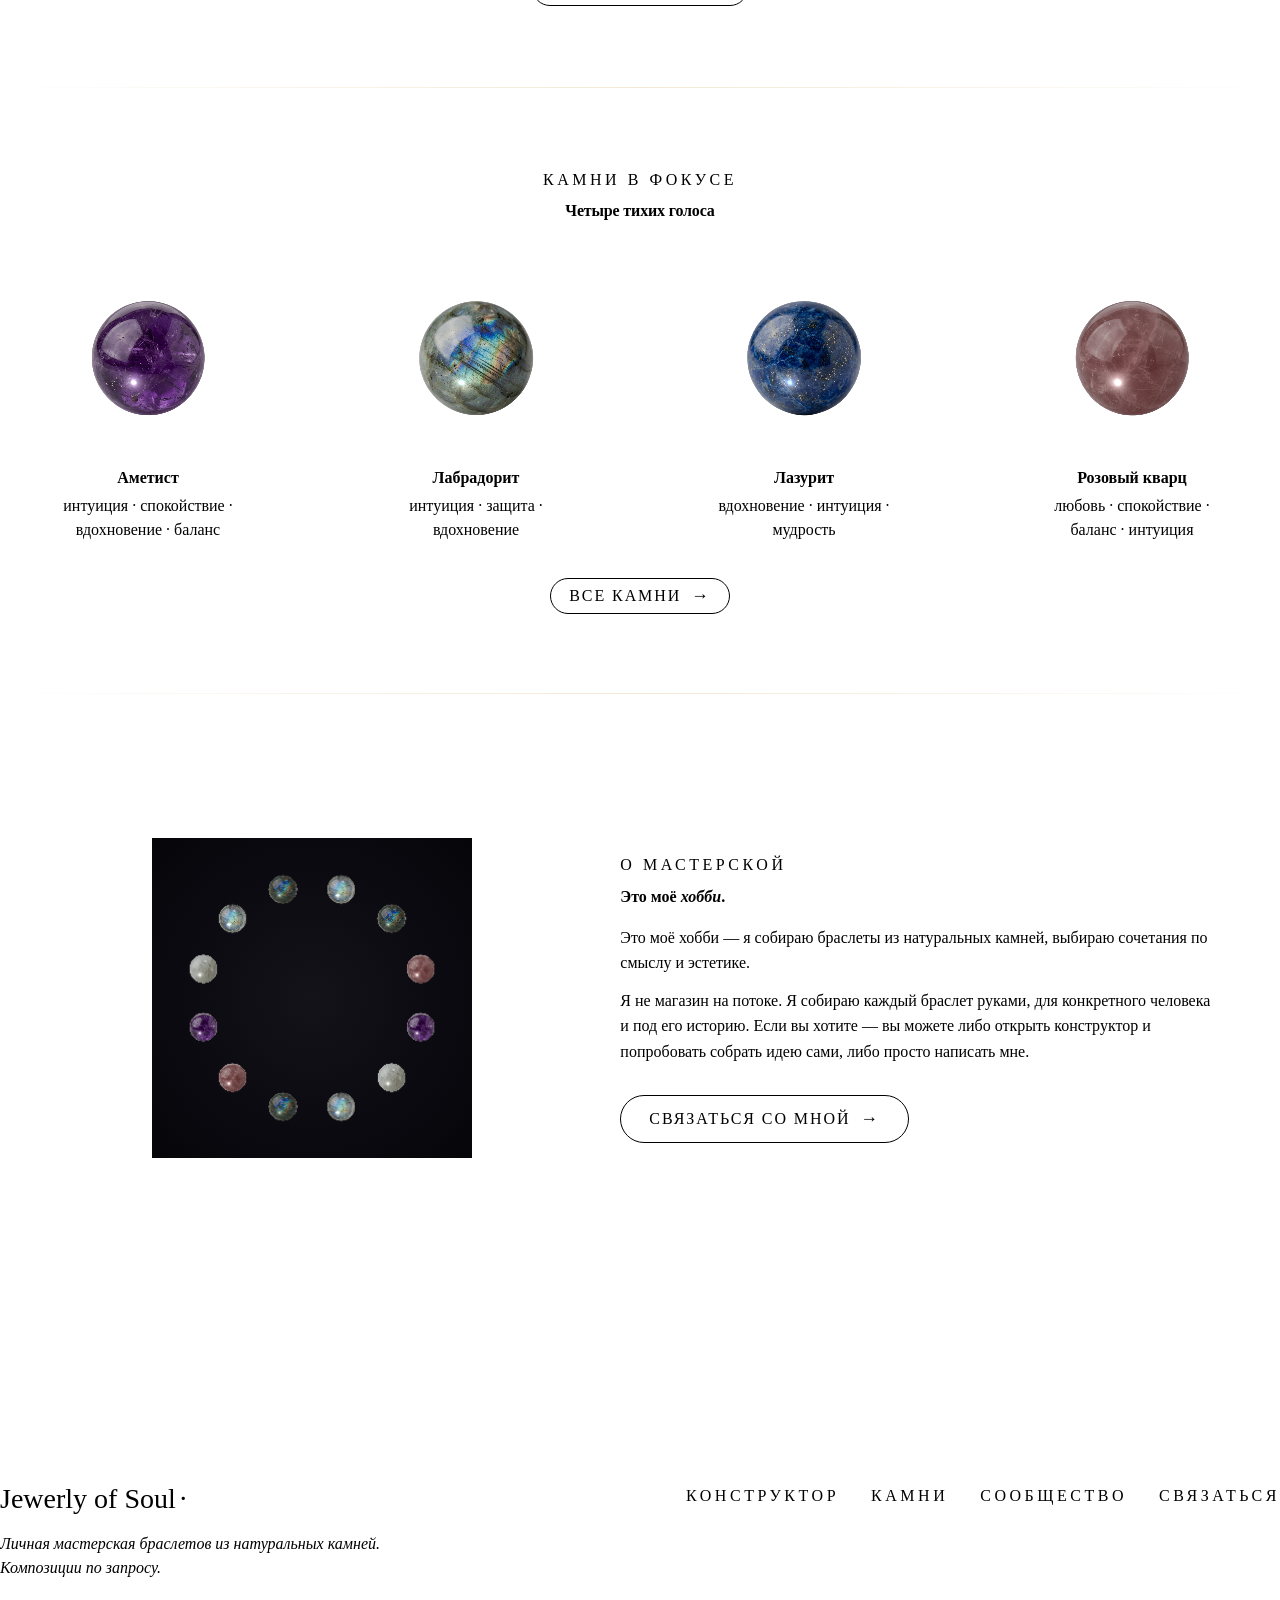
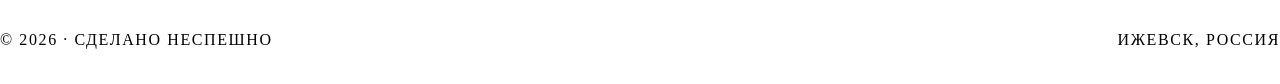
==== commit b9432e89: "P4.2 light theme · P4.4 View Transitions · P3.3 utility classes · full roadmap completed" ====
--- a/index.html
+++ b/index.html
@@ -113,8 +113,10 @@
             </div>
         </section>
 
+        <hr class="divider-thin" aria-hidden="true">
+
         <!-- ========== ЧТО УЖЕ СОБРАНО ========== -->
-        <section class="section section--portfolio">
+        <section class="section section--portfolio" data-reveal>
             <div class="container">
                 <header class="section__head">
                     <p class="eyebrow">фрагмент работы</p>
@@ -130,8 +132,10 @@
             </div>
         </section>
 
+        <hr class="divider-thin" aria-hidden="true">
+
         <!-- ========== ЧЕТЫРЕ ТИХИХ ГОЛОСА ========== -->
-        <section class="section section--stones">
+        <section class="section section--stones" data-reveal>
             <div class="container">
                 <header class="section__head section__head--center">
                     <p class="eyebrow">камни в фокусе</p>
@@ -147,8 +151,10 @@
             </div>
         </section>
 
+        <hr class="divider-thin" aria-hidden="true">
+
         <!-- ========== ПРО ХОББИ ========== -->
-        <section class="section section--about">
+        <section class="section section--about" data-reveal>
             <div class="container about">
                 <div class="about__visual" aria-hidden="true">
                     <canvas
--- a/styles/base.css
+++ b/styles/base.css
@@ -121,11 +121,94 @@
 /* --- Утилиты -------------------------------------------------- */
 
 .is-hidden { display: none !important; }
-.visually-hidden {
+.visually-hidden,
+.sr-only {
     position: absolute; width: 1px; height: 1px;
     margin: -1px; padding: 0; border: 0;
     overflow: hidden; clip: rect(0 0 0 0);
-}
+    white-space: nowrap;
+}
+
+/* =================================================================
+ * UTILITY CLASSES
+ * Краткие переиспользуемые классы. Не злоупотреблять — для
+ * крупных блоков лучше делать семантические BEM-классы.
+ * ============================================================== */
+
+/* Display */
+.u-flex       { display: flex; }
+.u-flex-col   { display: flex; flex-direction: column; }
+.u-grid       { display: grid; }
+.u-inline     { display: inline; }
+.u-block      { display: block; }
+.u-inline-block { display: inline-block; }
+.u-inline-flex  { display: inline-flex; }
+
+/* Flex выравнивание */
+.u-items-center  { align-items: center; }
+.u-items-start   { align-items: flex-start; }
+.u-items-end     { align-items: flex-end; }
+.u-items-baseline{ align-items: baseline; }
+.u-justify-center  { justify-content: center; }
+.u-justify-between { justify-content: space-between; }
+.u-justify-end     { justify-content: flex-end; }
+.u-flex-wrap     { flex-wrap: wrap; }
+.u-flex-1        { flex: 1; }
+
+/* Gap по spacing-токенам */
+.u-gap-1 { gap: var(--space-1); }
+.u-gap-2 { gap: var(--space-2); }
+.u-gap-3 { gap: var(--space-3); }
+.u-gap-4 { gap: var(--space-4); }
+.u-gap-5 { gap: var(--space-5); }
+.u-gap-6 { gap: var(--space-6); }
+.u-gap-7 { gap: var(--space-7); }
+
+/* Margin top/bottom по spacing-токенам */
+.u-mt-1 { margin-top: var(--space-1); }
+.u-mt-2 { margin-top: var(--space-2); }
+.u-mt-3 { margin-top: var(--space-3); }
+.u-mt-4 { margin-top: var(--space-4); }
+.u-mt-5 { margin-top: var(--space-5); }
+.u-mt-6 { margin-top: var(--space-6); }
+.u-mt-7 { margin-top: var(--space-7); }
+.u-mb-1 { margin-bottom: var(--space-1); }
+.u-mb-2 { margin-bottom: var(--space-2); }
+.u-mb-3 { margin-bottom: var(--space-3); }
+.u-mb-4 { margin-bottom: var(--space-4); }
+.u-mb-5 { margin-bottom: var(--space-5); }
+.u-mb-6 { margin-bottom: var(--space-6); }
+.u-mb-7 { margin-bottom: var(--space-7); }
+
+/* Текстовые утилиты */
+.u-text-xs    { font-size: var(--text-xs); }
+.u-text-sm    { font-size: var(--text-sm); }
+.u-text-base  { font-size: var(--text-base); }
+.u-text-md    { font-size: var(--text-md); }
+.u-text-lg    { font-size: var(--text-lg); }
+.u-text-center{ text-align: center; }
+.u-text-right { text-align: right; }
+.u-text-left  { text-align: left; }
+.u-uppercase  { text-transform: uppercase; letter-spacing: 0.12em; }
+
+/* Цвета */
+.u-text-muted   { color: var(--text-muted); }
+.u-text-soft    { color: var(--text-soft); }
+.u-text-faint   { color: var(--text-faint); }
+.u-text-accent  { color: var(--accent); }
+
+/* Ширина / выравнивание */
+.u-full     { width: 100%; }
+.u-max-w-sm { max-width: 420px; }
+.u-max-w-md { max-width: 640px; }
+.u-max-w-lg { max-width: 920px; }
+.u-mx-auto  { margin-inline: auto; }
+
+/* Радиус */
+.u-rounded-sm { border-radius: var(--radius-sm); }
+.u-rounded-md { border-radius: var(--radius-md); }
+.u-rounded-lg { border-radius: var(--radius-lg); }
+.u-rounded-full { border-radius: var(--radius-full); }
 
 .divider {
     height: 1px;
@@ -133,7 +216,135 @@
     margin-block: 80px;
 }
 
+/* ----- Премиум-разделитель «золотая нить»: расходится из тонкой
+ *       линии в центре в прозрачные концы. Используется между
+ *       секциями ради «дыхания» полотна.
+ */
+.divider-thin {
+    display: block;
+    width: 100%;
+    height: 1px;
+    border: 0;
+    margin-block: var(--space-9);
+    background: linear-gradient(
+        to right,
+        transparent 0%,
+        rgba(217, 184, 121, 0.32) 50%,
+        transparent 100%
+    );
+}
+
 @media (max-width: 720px) {
     .divider { margin-block: 48px; }
+    .divider-thin { margin-block: var(--space-7); }
     :root { --gutter: 16px; }
 }
+
+/* =================================================================
+ * SCROLL-REVEAL — общая анимация появления секций
+ * Все блоки с [data-reveal] стартуют opacity:0 + translateY,
+ * после .is-revealed мягко въезжают.
+ * ============================================================== */
+
+[data-reveal] {
+    opacity: 0;
+    transform: translateY(28px);
+    transition:
+        opacity calc(var(--dur-page) * 0.9) var(--ease-out),
+        transform calc(var(--dur-page) * 0.9) var(--ease-out);
+    will-change: opacity, transform;
+}
+
+[data-reveal].is-revealed {
+    opacity: 1;
+    transform: translateY(0);
+}
+
+/* Stagger для прямых детей — задержка через CSS-переменную */
+.reveal-stagger-child {
+    opacity: 0;
+    transform: translateY(20px);
+    animation: reveal-fade-up var(--dur-page) var(--ease-out) forwards;
+    animation-delay: var(--reveal-delay, 0ms);
+}
+
+@keyframes reveal-fade-up {
+    from { opacity: 0; transform: translateY(20px); }
+    to   { opacity: 1; transform: translateY(0); }
+}
+
+@media (prefers-reduced-motion: reduce) {
+    [data-reveal], [data-reveal].is-revealed,
+    .reveal-stagger-child {
+        opacity: 1 !important;
+        transform: none !important;
+        animation: none !important;
+        transition: none !important;
+    }
+}
+
+/* =================================================================
+ * VIEW TRANSITIONS API — плавный кроссфейд между страницами
+ * (Chrome/Edge 126+; Firefox/Safari игнорируют).
+ * ============================================================== */
+
+@view-transition {
+    navigation: auto;
+}
+
+::view-transition-old(root),
+::view-transition-new(root) {
+    animation-duration: 320ms;
+    animation-timing-function: cubic-bezier(0.4, 0, 0.2, 1);
+}
+
+::view-transition-old(root) {
+    animation-name: vt-fade-out;
+}
+::view-transition-new(root) {
+    animation-name: vt-fade-in;
+}
+
+@keyframes vt-fade-out {
+    from { opacity: 1; }
+    to   { opacity: 0; }
+}
+@keyframes vt-fade-in {
+    from { opacity: 0; transform: translateY(8px); }
+    to   { opacity: 1; transform: translateY(0); }
+}
+
+@media (prefers-reduced-motion: reduce) {
+    ::view-transition-old(root),
+    ::view-transition-new(root) { animation: none; }
+}
+
+/* =================================================================
+ * DISPLAY-ТИПОГРАФИКА
+ * Гипер-крупные размеры для премиум-акцентов (proof-цифры,
+ * редкие keynote-заголовки).
+ * ============================================================== */
+
+.h-display-xl {
+    font-family: var(--font-display);
+    font-size: clamp(64px, 12vw, 144px);
+    line-height: 0.95;
+    letter-spacing: -0.035em;
+    font-weight: 400;
+}
+
+.h-display-xl em {
+    font-style: italic;
+    color: var(--accent);
+    font-weight: 400;
+}
+
+/* keynote-цифра — для proof-блоков, статистики */
+.keynote-num {
+    font-family: var(--font-display);
+    font-size: clamp(32px, 5vw, 56px);
+    line-height: 1;
+    letter-spacing: -0.02em;
+    color: var(--accent);
+    font-weight: 400;
+}
--- a/styles/layout.css
+++ b/styles/layout.css
@@ -68,6 +68,48 @@
     height: 36px;
     color: var(--text-soft);
 }
+
+/* --- Theme toggle (sun/moon в шапке) ------------------------ */
+
+.theme-toggle {
+    width: 36px;
+    height: 36px;
+    border-radius: var(--radius-full);
+    border: 1px solid var(--border);
+    color: var(--text-soft);
+    display: inline-flex;
+    align-items: center;
+    justify-content: center;
+    position: relative;
+    background: transparent;
+    transition:
+        background var(--dur-mid) var(--ease),
+        color var(--dur-mid) var(--ease),
+        border-color var(--dur-mid) var(--ease);
+}
+.theme-toggle:hover {
+    color: var(--accent);
+    border-color: var(--accent);
+    background: var(--accent-soft);
+}
+.theme-toggle__icon {
+    position: absolute;
+    inset: 0;
+    margin: auto;
+    stroke: currentColor;
+    fill: none;
+    stroke-width: 1.6;
+    stroke-linecap: round;
+    stroke-linejoin: round;
+    transition: opacity var(--dur-mid) var(--ease), transform var(--dur-slow) var(--ease-out);
+}
+
+/* Когда сейчас тёмная — показываем солнце (значит «переключи в светлую»);
+   когда светлая — показываем луну. data-theme на самой кнопке выставляет layout.js */
+.theme-toggle[data-theme="dark"] .theme-toggle__icon--sun  { opacity: 1; transform: rotate(0deg);  }
+.theme-toggle[data-theme="dark"] .theme-toggle__icon--moon { opacity: 0; transform: rotate(-90deg); }
+.theme-toggle[data-theme="light"] .theme-toggle__icon--moon { opacity: 1; transform: rotate(0deg);  }
+.theme-toggle[data-theme="light"] .theme-toggle__icon--sun  { opacity: 0; transform: rotate(90deg); }
 
 /* --- User-меню в шапке --------------------------------------- */
 
--- a/styles/components.css
+++ b/styles/components.css
@@ -507,6 +507,83 @@
 }
 .idea-card__like.is-active { color: var(--accent); }
 
+/* =================================================================
+ * PREMIUM CURSOR — золотая точка + кольцо с инерцией
+ * Активируется через body.cursor-on (выставляется в cursor.js
+ * только на desktop, не на touch).
+ * ============================================================== */
+
+.cursor-dot,
+.cursor-ring {
+    position: fixed;
+    top: 0; left: 0;
+    pointer-events: none;
+    z-index: 10000;
+    mix-blend-mode: screen;
+    opacity: 0;
+    transition: opacity var(--dur-mid) var(--ease);
+    will-change: transform;
+}
+
+.cursor-dot {
+    width: 6px; height: 6px;
+    background: var(--accent);
+    border-radius: 50%;
+    box-shadow: 0 0 12px rgba(217, 184, 121, 0.6);
+}
+
+.cursor-ring {
+    width: 32px; height: 32px;
+    border: 1px solid rgba(217, 184, 121, 0.45);
+    border-radius: 50%;
+    transition:
+        opacity var(--dur-mid) var(--ease),
+        width var(--dur-mid) var(--ease-out),
+        height var(--dur-mid) var(--ease-out),
+        border-color var(--dur-mid) var(--ease),
+        background var(--dur-mid) var(--ease);
+}
+
+/* Hover на интерактивных — кольцо вырастает + золотой фон */
+.cursor-ring.is-interactive {
+    width: 56px;
+    height: 56px;
+    border-color: var(--accent);
+    background: rgba(217, 184, 121, 0.10);
+}
+
+/* Click — кольцо сжимается */
+.cursor-ring.is-clicked {
+    width: 20px;
+    height: 20px;
+    border-color: var(--accent);
+}
+
+/* Скрываем системный курсор только когда кастомный точно работает */
+body.cursor-on,
+body.cursor-on a,
+body.cursor-on button,
+body.cursor-on input,
+body.cursor-on textarea,
+body.cursor-on select,
+body.cursor-on .chip,
+body.cursor-on .stone-chip,
+body.cursor-on [data-tilt] {
+    cursor: none;
+}
+
+/* На touch — никогда не отключаем системный курсор */
+@media (hover: none) {
+    body.cursor-on, body.cursor-on * { cursor: auto; }
+    .cursor-dot, .cursor-ring { display: none; }
+}
+
+/* prefers-reduced-motion — выключаем кастомный курсор */
+@media (prefers-reduced-motion: reduce) {
+    .cursor-dot, .cursor-ring { display: none; }
+    body.cursor-on, body.cursor-on * { cursor: auto; }
+}
+
 /* ---- Overlay по hover — показывает sub-информацию ---- */
 .idea-card__overlay {
     position: absolute;
--- a/styles/pages/home.css
+++ b/styles/pages/home.css
@@ -52,10 +52,12 @@
 
 .proof-stat__num {
     font-family: var(--font-display);
-    font-size: var(--text-xl);
+    font-size: clamp(32px, 4vw, 48px);
     color: var(--accent);
     line-height: 1;
     display: block;
+    letter-spacing: -0.02em;
+    font-feature-settings: 'tnum' 1;   /* табличные цифры — равной ширины */
 }
 
 .proof-stat__label {
@@ -92,17 +94,35 @@
     height: 100%;
     border-radius: 50%;
     box-shadow: var(--shadow-lg);
-}
-
-/* Лёгкое сияние под главным браслетом */
+    animation: hero-bracelet-breath 80s linear infinite;
+    transform-origin: 50% 50%;
+}
+
+/* Лёгкое сияние под главным браслетом — пульсирует с большой амплитудой */
 .hero__visual-main::before {
     content: '';
     position: absolute;
-    inset: -10%;
+    inset: -12%;
     background: radial-gradient(circle at 50% 50%,
         rgba(217, 184, 121, 0.10) 0%, transparent 60%);
     z-index: -1;
     pointer-events: none;
+    animation: hero-aura-pulse 6s ease-in-out infinite;
+}
+
+@keyframes hero-bracelet-breath {
+    from { transform: rotate(0deg); }
+    to   { transform: rotate(360deg); }
+}
+
+@keyframes hero-aura-pulse {
+    0%, 100% { opacity: 0.55; transform: scale(1); }
+    50%      { opacity: 1.0;  transform: scale(1.04); }
+}
+
+@media (prefers-reduced-motion: reduce) {
+    .hero__visual-main canvas { animation: none; }
+    .hero__visual-main::before { animation: none; opacity: 0.7; }
 }
 
 .hero__visual-trio {
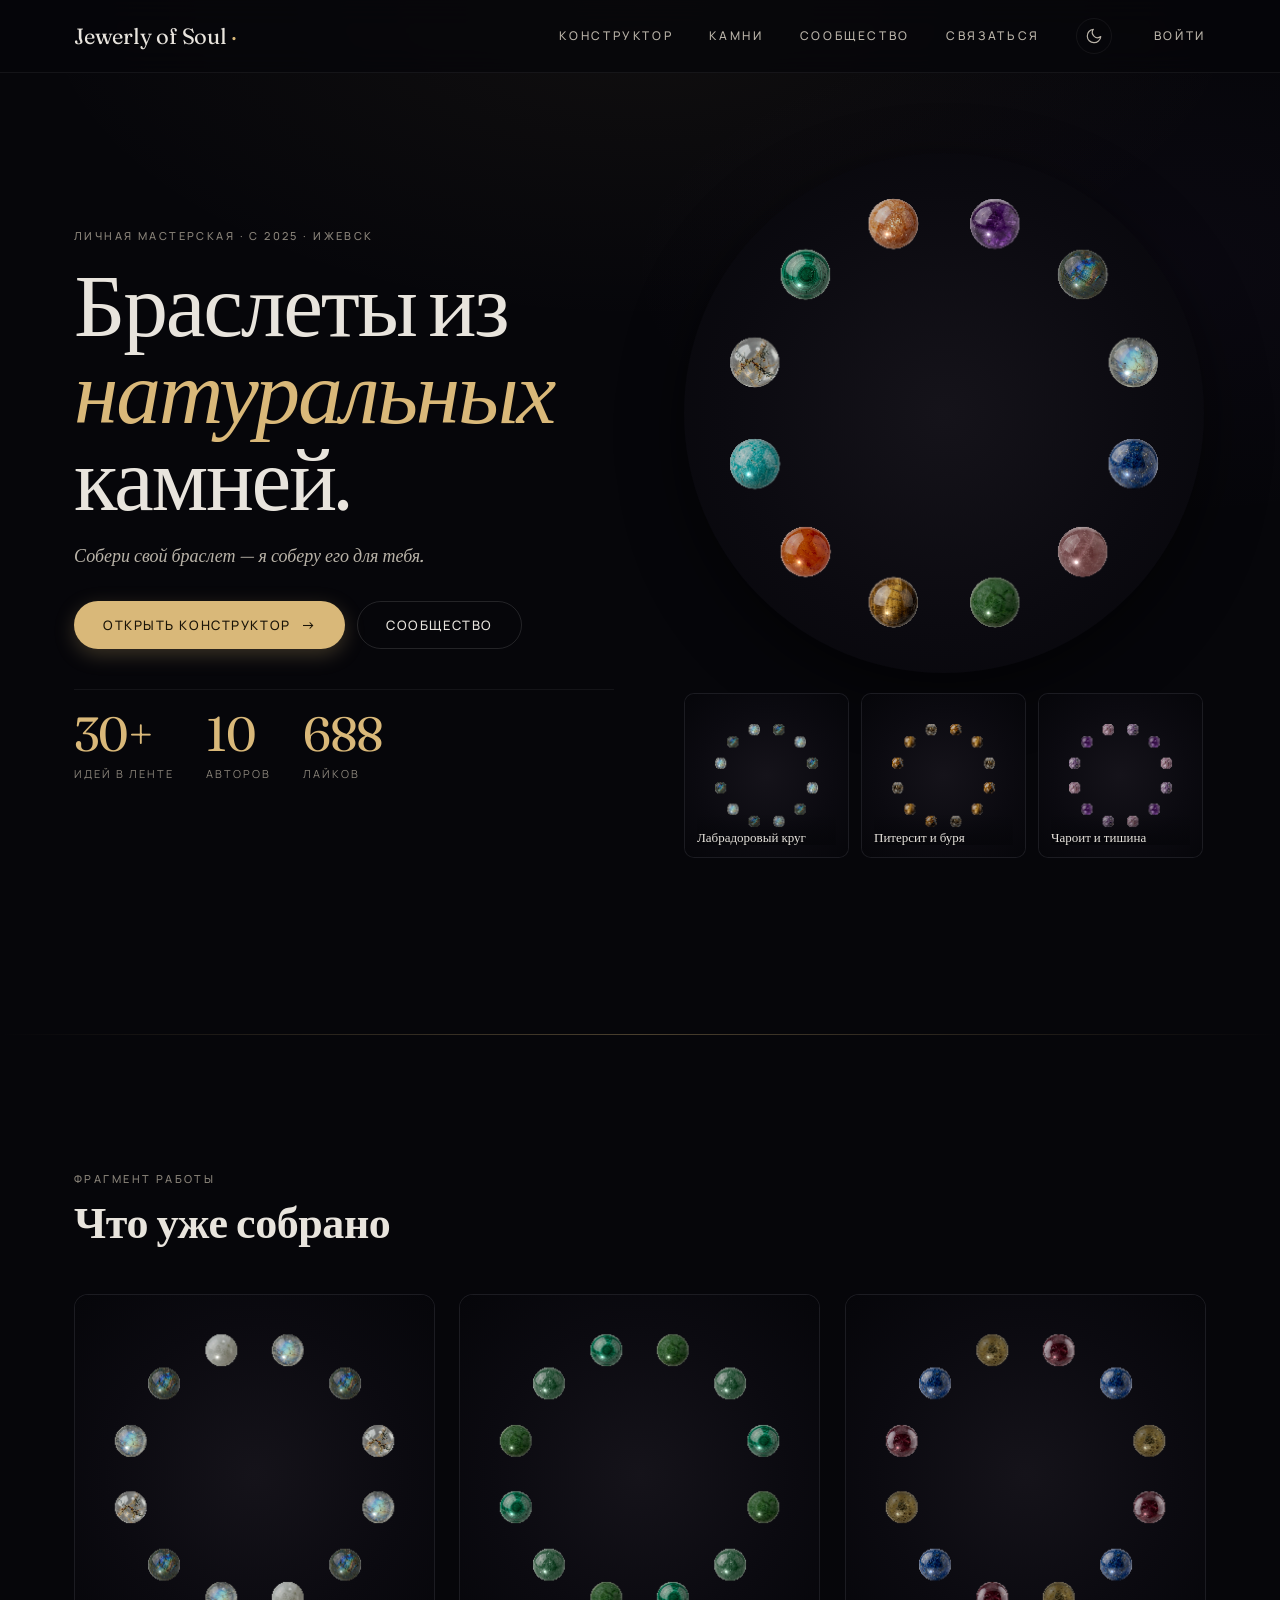
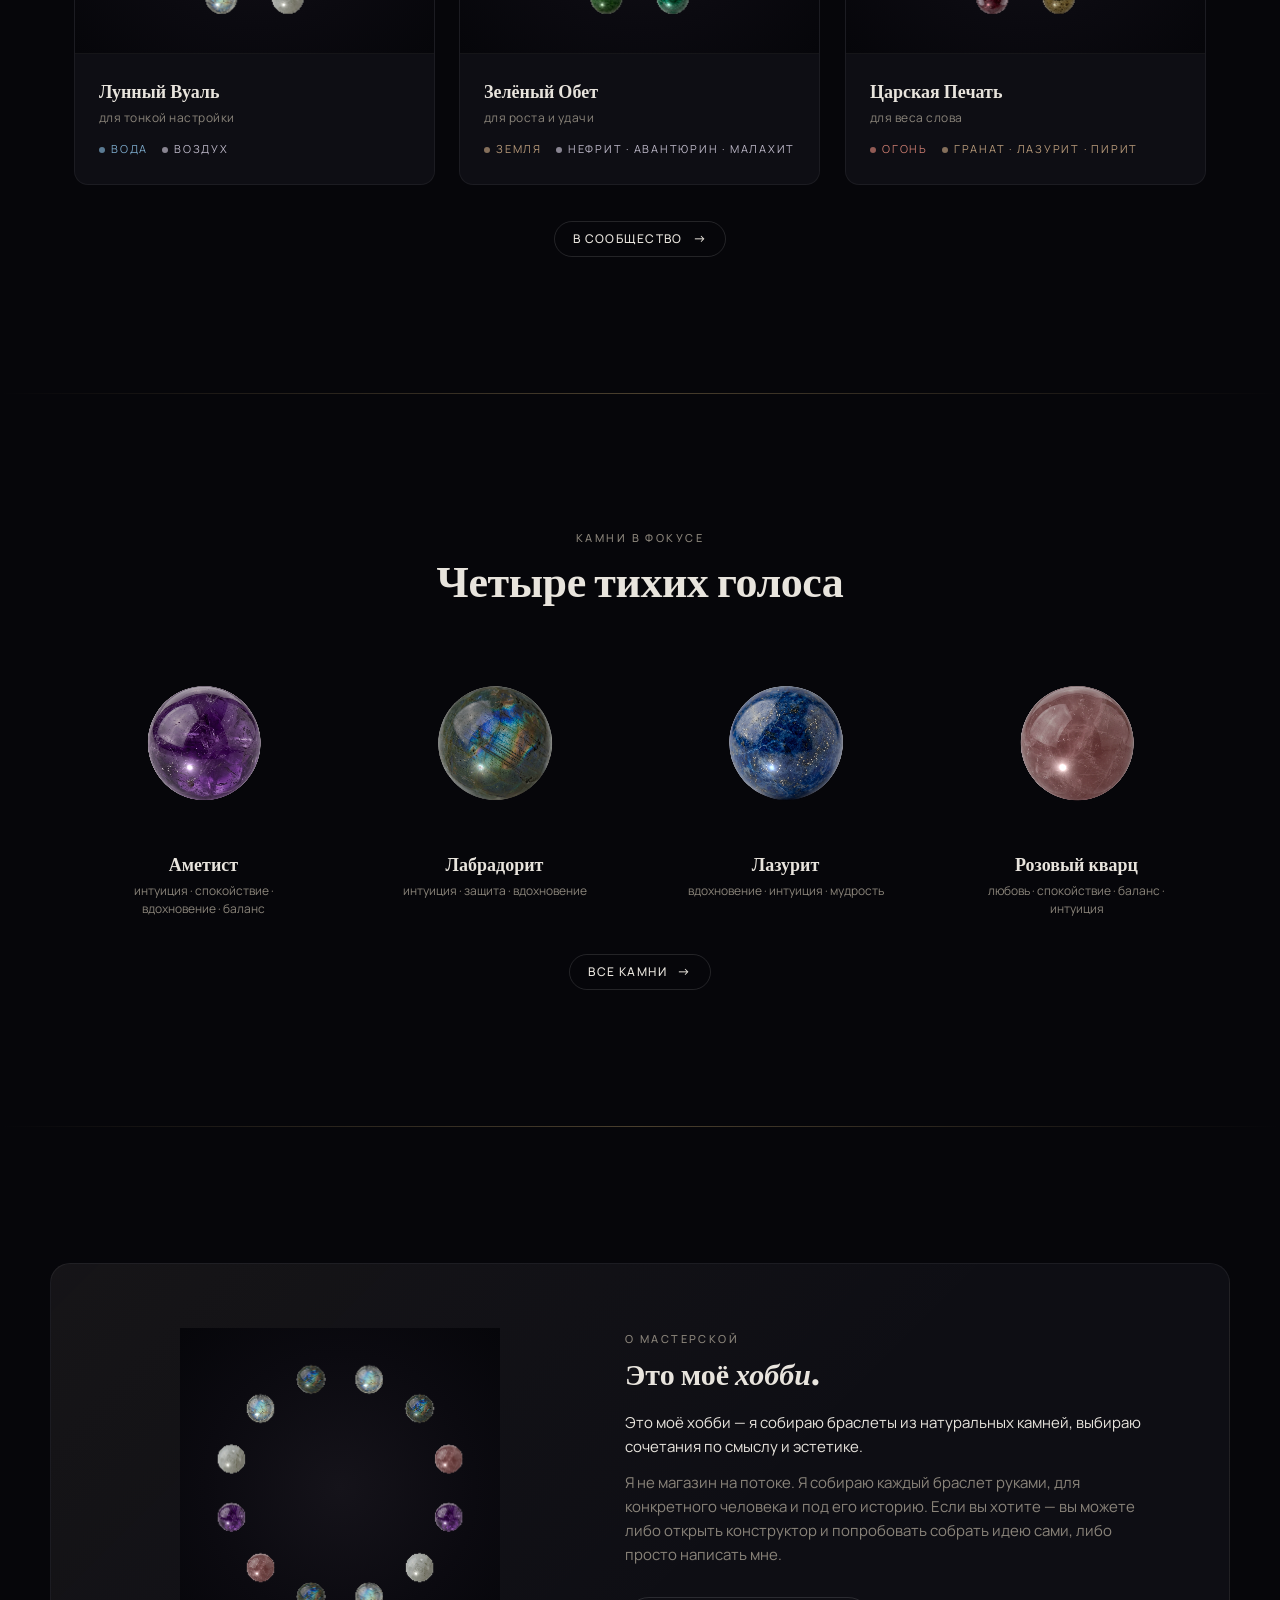
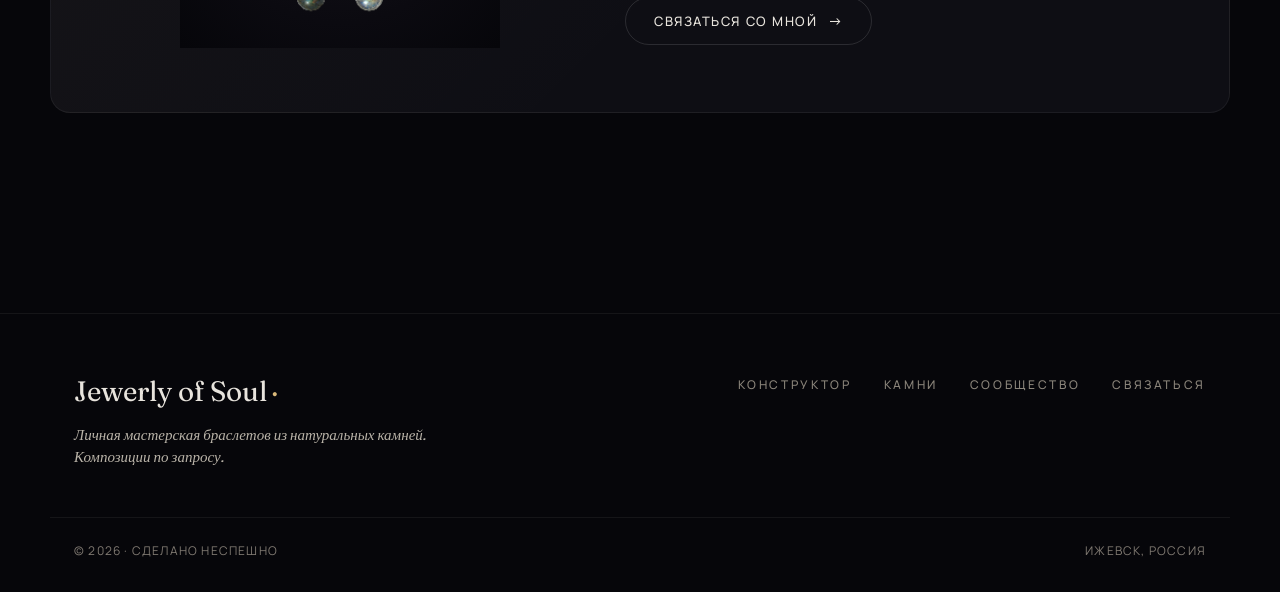
==== commit 614730ec: "fix: загружаем tokens.css через @import в base.css" ====
--- a/index.html
+++ b/index.html
@@ -3,6 +3,7 @@
 <head>
     <meta charset="UTF-8">
     <meta name="viewport" content="width=device-width, initial-scale=1">
+    <script>(function(){try{var t=localStorage.getItem("auraline:v1:theme");document.documentElement.setAttribute("data-theme",t==="light"?"light":"dark");}catch(e){document.documentElement.setAttribute("data-theme","dark");}})();</script>
     <meta name="description" content="Jewerly of Soul — личная мастерская браслетов из натуральных полудрагоценных камней. Композиции по запросу, ручная сборка. Ижевск, Россия.">
     <title>Jewerly of Soul · Браслеты из натуральных камней</title>
 
--- a/styles/base.css
+++ b/styles/base.css
@@ -1,6 +1,10 @@
 /* =================================================================
  * base.css — reset + типографика + базовые элементы
+ * ВАЖНО: @import должен быть ПЕРВОЙ строкой (после комментариев),
+ * иначе токены не загрузятся и весь дизайн поедет.
  * ================================================================= */
+
+@import url('tokens.css');
 
 *, *::before, *::after { box-sizing: border-box; }
 * { margin: 0; padding: 0; }
